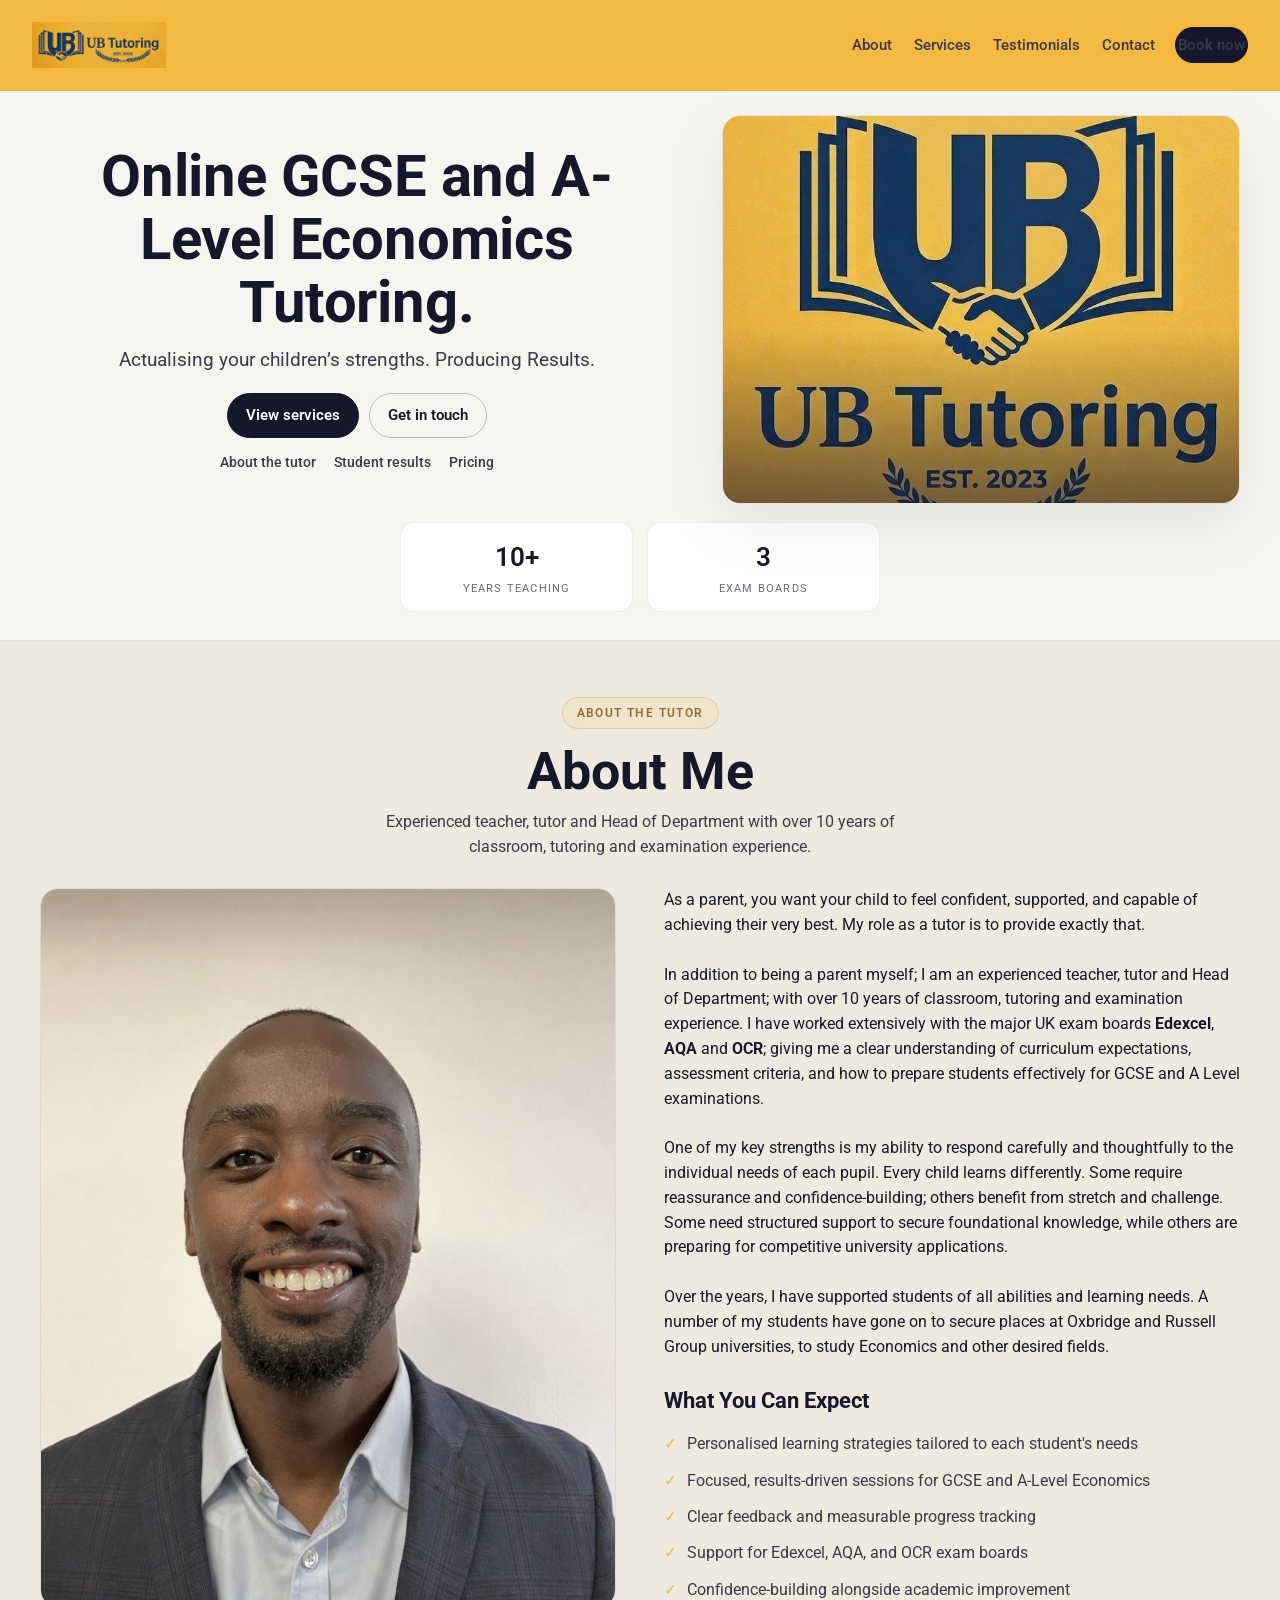
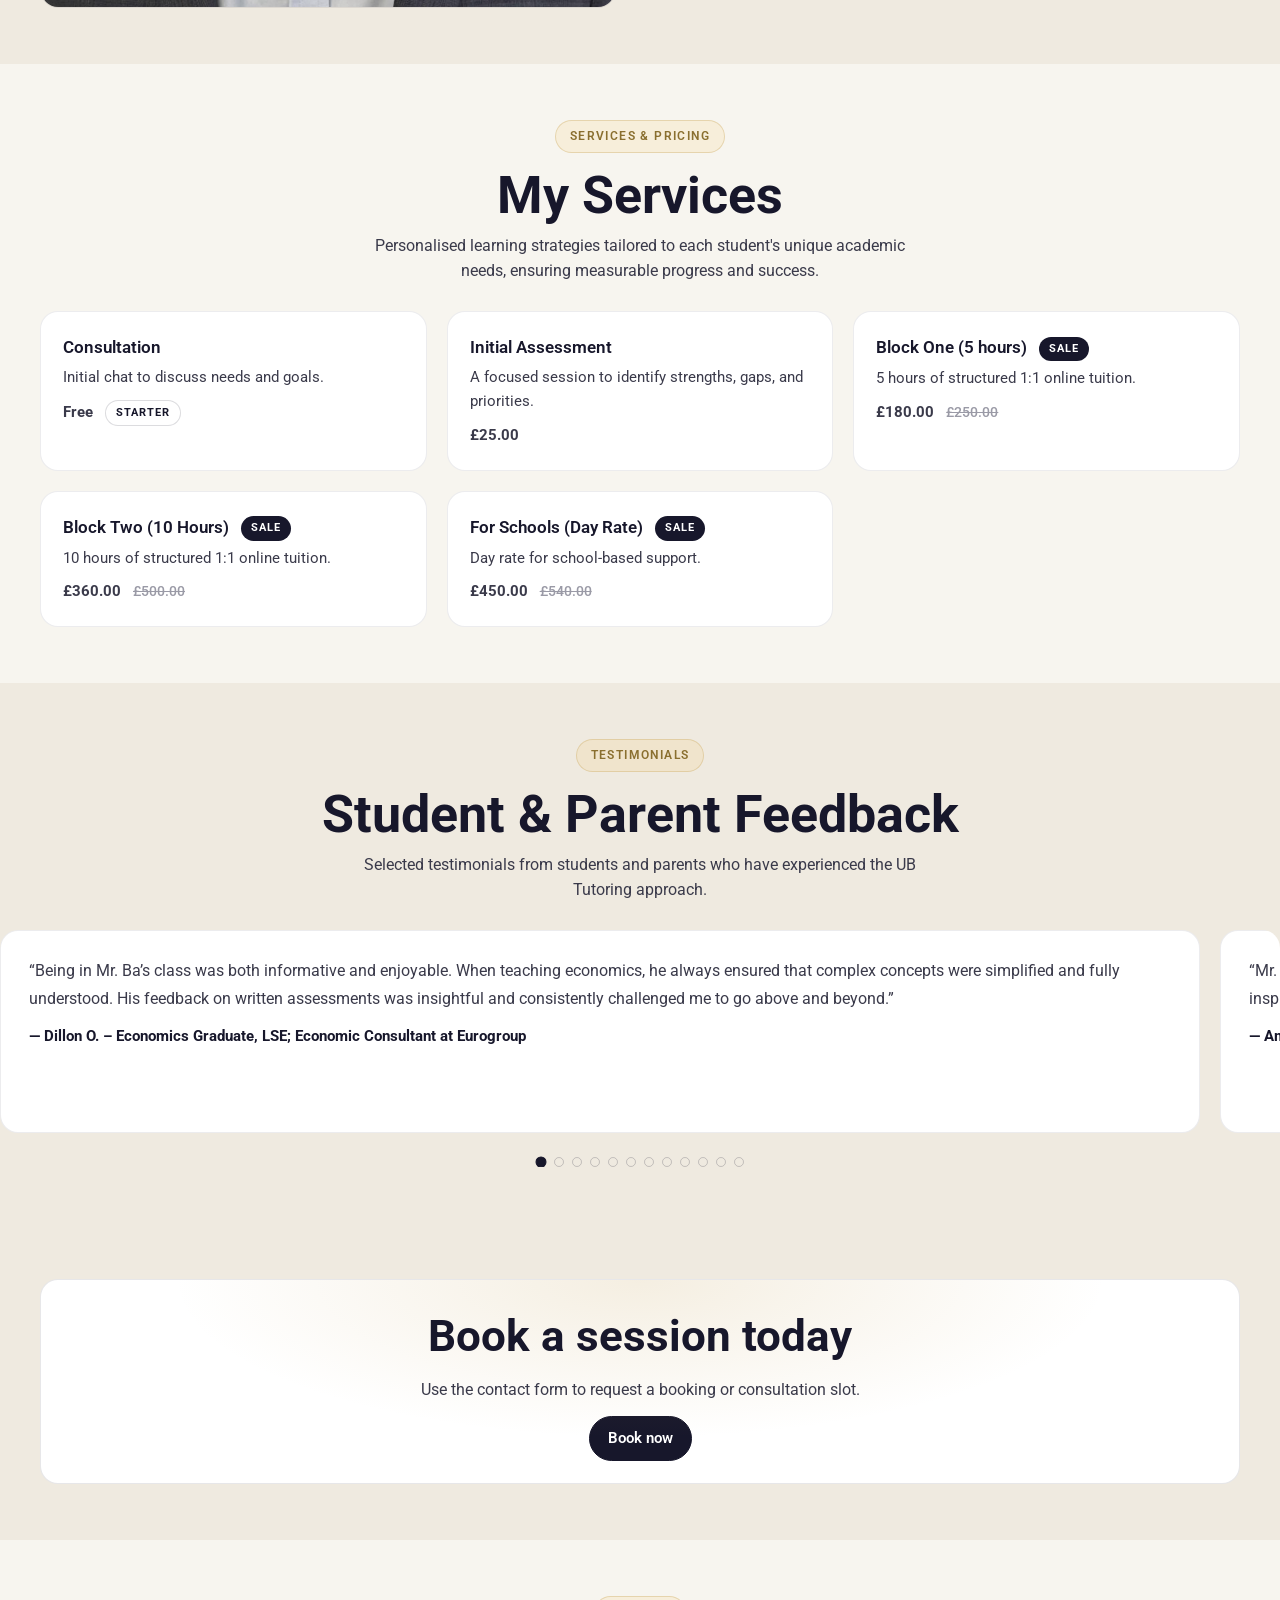
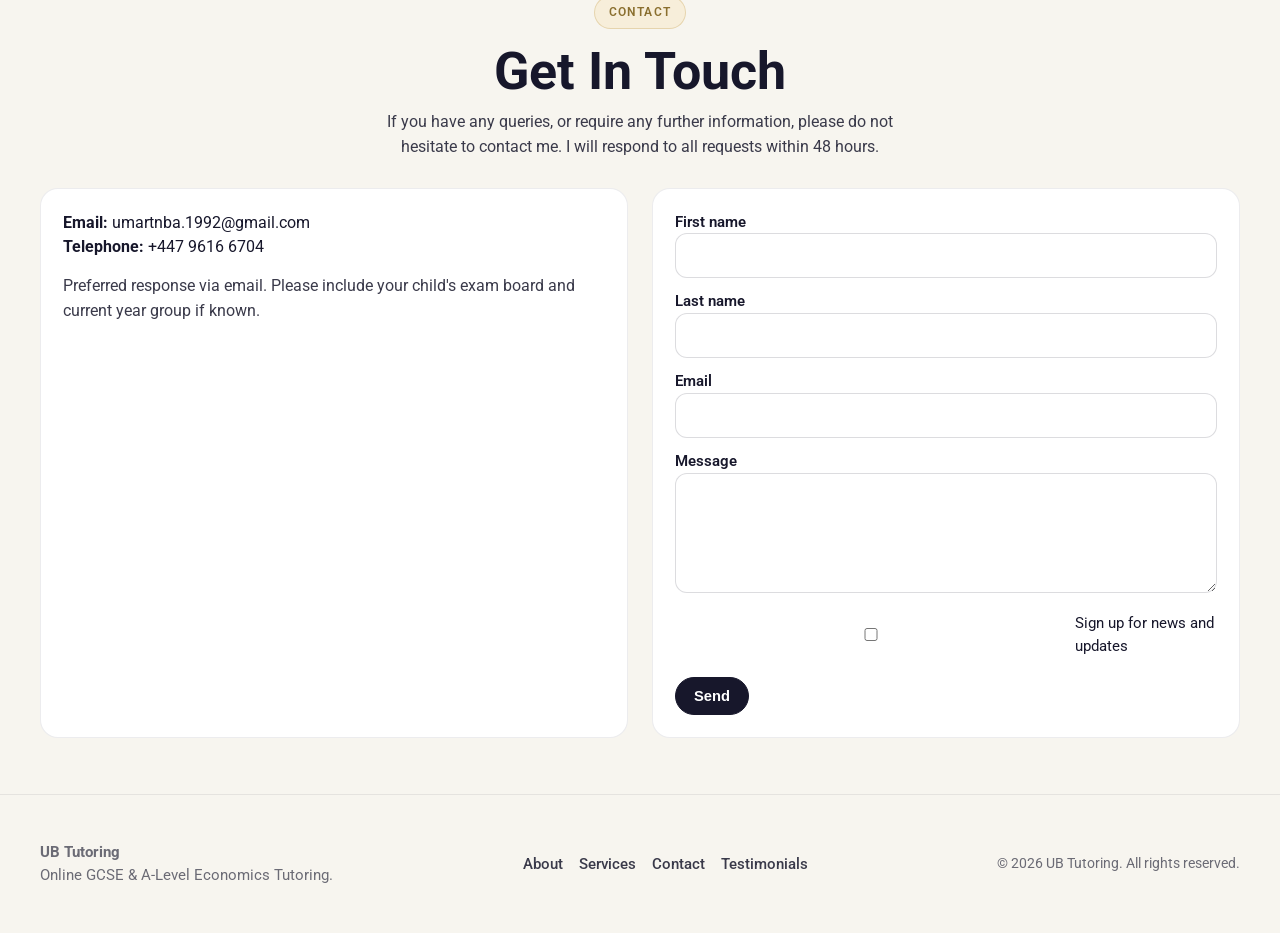
==== index.html @ 2430fe07 "Initial UBTutoring rebuild" ====
<!DOCTYPE html>
<html lang="en-GB">
<head>
<meta charset="utf-8">
<meta name="viewport" content="width=device-width, initial-scale=1.0">
<title>UB Tutoring — Online GCSE & A-Level Economics</title>
<link rel="icon" type="image/jpeg" href="assets/ub-logo-official.jpg">
<link rel="preconnect" href="https://fonts.googleapis.com">
<link rel="preconnect" href="https://fonts.gstatic.com" crossorigin>
<link href="https://fonts.googleapis.com/css2?family=Roboto:wght@400;500;600;700&display=swap" rel="stylesheet">
<style>
:root{--bg:#f7f5ef;--bg-2:#efeae0;--ink:#17172b;--ink-2:#3a3a4a;--muted:#6b6b75;--accent:#F4B942;--accent-dim:rgba(244,185,66,.12);--accent-glow:rgba(244,185,66,.35);--max:1200px;--gap:clamp(16px,3.2vw,40px)}
*{box-sizing:border-box;margin:0;padding:0}
html{scroll-behavior:smooth}
body{font-family:"Roboto",system-ui,-apple-system,sans-serif;background:var(--bg);color:var(--ink);line-height:1.55;overflow-x:hidden}
img{max-width:100%;height:auto;display:block}
a{color:inherit;text-decoration:none}
:focus-visible{outline:2px solid var(--accent);outline-offset:3px;border-radius:4px}

/* Header */
.site-header{position:sticky;top:0;z-index:100;padding:22px 32px;display:flex;align-items:center;justify-content:space-between;gap:28px;transition:background .3s ease,box-shadow .3s ease,border-color .3s ease;border-bottom:1px solid transparent;background:var(--accent);min-height:76px}
.site-header.scrolled{box-shadow:0 6px 24px rgba(23,23,43,.06);border-bottom-color:rgba(23,23,43,.08)}
.logo{display:inline-flex;align-items:center;gap:10px;font-weight:700;color:var(--ink)}
.logo-mark{width:auto;height:46px;padding:0;display:inline-flex;align-items:center;font-family:"Roboto",system-ui,sans-serif;font-weight:600;font-size:14px;letter-spacing:.6px;aspect-ratio:auto}
.logo-mark img{width:100%;height:100%;object-fit:contain;display:block}
.logo-text{font-size:1.05rem;letter-spacing:.2px}
.nav{display:flex;align-items:center;gap:18px}
.nav-links{display:none;list-style:none;gap:18px;align-items:center}
.nav-links a{font-size:.92rem;font-weight:500;color:var(--ink-2);position:relative;padding:6px 2px}
.nav-links a::after{content:"";position:absolute;left:0;bottom:0;width:0;height:2px;background:var(--accent);transition:width .25s ease}
.nav-links a:hover{color:var(--ink)}
.nav-links a:hover::after{width:100%}
.btn{display:inline-flex;align-items:center;justify-content:center;gap:8px;padding:10px 18px;border-radius:999px;font-weight:600;font-size:.92rem;border:1.5px solid transparent;cursor:pointer;transition:transform .08s ease,background .2s ease,border-color .2s ease,color .2s ease}
.btn-primary{background:var(--ink);color:#fff;border-color:var(--ink)}
.btn-primary:hover{background:#000;border-color:#000}
.btn-outline{background:transparent;color:var(--ink);border-color:rgba(23,23,43,.25)}
.btn-outline:hover{border-color:var(--ink)}
.nav-toggle{display:inline-flex;align-items:center;justify-content:center;width:40px;height:40px;border-radius:10px;border:1px solid rgba(23,23,43,.18);background:transparent;cursor:pointer;position:relative}
.burger{display:block;width:18px;height:2px;background:var(--ink);position:relative;border-radius:2px;transition:background .2s ease,transform .2s ease}
.burger::before,.burger::after{content:"";position:absolute;left:0;width:18px;height:2px;background:var(--ink);border-radius:2px;transition:transform .25s ease,top .25s ease}
.burger::before{top:-6px}
.burger::after{top:6px}
.nav-toggle[aria-expanded="true"] .burger{background:transparent}
.nav-toggle[aria-expanded="true"] .burger::before{top:0;transform:rotate(45deg)}
.nav-toggle[aria-expanded="true"] .burger::after{top:0;transform:rotate(-45deg)}
@media(max-width:819px){.nav-toggle{position:absolute;right:24px;top:50%;transform:translateY(-50%)}.site-header{position:relative}.nav-links{display:none!important}}

/* Mobile menu */
.mobile-menu{position:fixed;top:56px;left:0;right:0;z-index:90;background:#f7f5ef;border-bottom:1px solid rgba(23,23,43,.12);box-shadow:0 20px 40px rgba(23,23,43,.08);padding:18px 24px 22px;display:none;flex-direction:column;gap:10px;backdrop-filter:saturate(140%) blur(8px)}
.mobile-menu.open{display:flex}
.mobile-menu a{padding:12px 8px;border-bottom:1px solid rgba(23,23,43,.08);font-weight:600;color:var(--ink);font-size:1rem}
.mobile-menu .btn-primary{margin-top:8px;text-align:center;justify-content:center;padding:14px 18px}
@media(min-width:820px){.nav-links{display:flex!important}.nav-toggle{display:none}}

/* Testimonial carousel */
.testimonial-carousel{overflow:hidden;border-radius:18px;position:relative;width:100vw;max-width:100vw;margin-left:50%;transform:translateX(-50%)}
.testimonial-scroll{overflow-x:auto;overflow-y:hidden;scroll-snap-type:x mandatory;scroll-behavior:smooth;display:flex;gap:20px;padding:0 20px 8px;scrollbar-width:none;-ms-overflow-style:none}
.testimonial-scroll::-webkit-scrollbar{display:none}
.testimonial-track{display:flex;gap:20px;width:100%}
.testimonial-track .quote{background:#fff;border:1px solid rgba(23,23,43,.08);border-radius:18px;padding:26px 28px;min-width:0;flex:0 0 calc(100% - 40px);scroll-snap-align:start;transition:transform .25s ease,border-color .25s ease,box-shadow .25s ease;box-sizing:border-box;overflow-wrap:break-word;word-break:break-word}
.testimonial-track .quote:hover{border-color:rgba(23,23,43,.15);transform:translateY(-3px);box-shadow:0 18px 50px rgba(23,23,43,.07)}
.testimonial-dots{display:flex;gap:8px;justify-content:center;margin-top:16px;flex-wrap:wrap}
.testimonial-dots button{width:10px;height:10px;border-radius:999px;border:1px solid rgba(23,23,43,.2);background:transparent;padding:0;cursor:pointer;transition:background .2s ease,transform .2s ease}
.testimonial-dots button.active{background:var(--ink);border-color:var(--ink);transform:scale(1.1)}
@media(max-width:640px){.testimonial-track .quote{min-width:88%}}
@media(prefers-reduced-motion:reduce){.testimonial-track{transition:none}.testimonial-scroll{scroll-behavior:auto}}

/* Hero */
.hero{position:relative;padding:24px 24px 28px;border-bottom:1px solid rgba(23,23,43,.08)}
.hero-inner{max-width:var(--max);margin:0 auto;display:grid;grid-template-columns:1fr;gap:28px;align-items:center;text-align:center}
@media(min-width:860px){.hero-inner{grid-template-columns:1.1fr .9fr;gap:48px}}
.hero h1{font-family:"Roboto",system-ui,sans-serif;font-size:clamp(38px,5.4vw,58px);font-weight:700;line-height:1.08;letter-spacing:-.2px}
.hero .lead{font-size:clamp(1rem,2.2vw,1.2rem);color:var(--ink-2);max-width:54ch;margin:12px auto 0}
.hero-actions{display:flex;gap:10px;flex-wrap:wrap;margin-top:18px;justify-content:center}
.media-frame{position:relative;border-radius:18px;overflow:hidden;border:1px solid rgba(23,23,43,.08);box-shadow:0 20px 60px rgba(23,23,43,.08)}
.media-frame::after{content:"";position:absolute;inset:0;background:linear-gradient(180deg,transparent 55%,rgba(23,23,43,.55) 100%);pointer-events:none}
.media-frame img{width:100%;aspect-ratio:4/3;object-fit:cover;filter:grayscale(12%) contrast(1.02)}
.hero-nav{display:flex;gap:18px;align-items:center;margin-top:14px;flex-wrap:wrap;justify-content:center}
.hero-nav a{font-size:.9rem;font-weight:500;color:var(--ink-2)}
.hero-nav a:hover{color:var(--ink)}

/* Stats */
.stats{max-width:var(--max);margin:0 auto;padding:18px 0 0}
.stats-inner{max-width:480px;margin:0 auto;display:flex;gap:14px;justify-content:center}
.stat{padding:14px 16px;border:1px solid rgba(23,23,43,.08);border-radius:14px;background:#fff;display:flex;flex-direction:column;min-width:110px;flex:1 1 0;text-align:center;align-items:center;justify-content:center}
.stat-num{font-family:"Roboto",system-ui,sans-serif;font-size:26px;font-weight:600;color:var(--ink)}
.stat-label{font-size:11px;text-transform:uppercase;letter-spacing:1.2px;color:var(--muted);margin-top:2px}

/* Sections */
.section{padding:28px 24px}
@media(min-width:860px){.section{padding:56px 24px}}
.section.alt{background:var(--bg-2)}
.section-header{max-width:var(--max);margin:0 auto 28px;text-align:center}
.section-label{display:inline-flex;align-items:center;gap:10px;padding:6px 14px;border:1px solid rgba(198,163,90,.35);border-radius:999px;background:var(--accent-dim);color:#8a6f2f;font-size:12px;font-weight:600;letter-spacing:1.4px;text-transform:uppercase;margin-bottom:14px}
.section-title{font-family:"Roboto",system-ui,sans-serif;font-size:clamp(32px,4.2vw,52px);font-weight:700;line-height:1.1;margin-bottom:10px}
.section-sub{color:var(--ink-2);max-width:62ch;margin:0 auto}
.container{max-width:var(--max);margin:0 auto}

/* Cards */
.grid{display:grid;gap:16px}
@media(min-width:640px){.grid{grid-template-columns:repeat(2,1fr);gap:20px}}
@media(min-width:980px){.grid.three{grid-template-columns:repeat(3,1fr)}}
.card{background:#fff;border:1px solid rgba(23,23,43,.08);border-radius:18px;padding:22px;transition:transform .25s ease,border-color .25s ease,box-shadow .25s ease}
.card:hover{border-color:rgba(23,23,43,.15);transform:translateY(-3px);box-shadow:0 18px 50px rgba(23,23,43,.07)}
.card h3{font-size:1.05rem;font-weight:600;margin-bottom:6px}
.card p{color:var(--ink-2);font-size:.96rem}
.price{font-weight:700;margin-top:10px}
.price .orig{color:#9a9aa6;text-decoration:line-through;font-weight:500;margin-left:8px;font-size:.85rem}
.badge{display:inline-block;padding:4px 10px;border-radius:999px;background:var(--ink);color:#fff;font-size:10.5px;font-weight:700;letter-spacing:1px;text-transform:uppercase;margin-left:8px;vertical-align:middle}
.badge.light{background:#fff;color:var(--ink);border:1px solid rgba(23,23,43,.15)}

/* Quote */
.quote{background:#fff;border:1px solid rgba(23,23,43,.08);border-radius:18px;padding:22px;position:relative;transition:transform .25s ease,border-color .25s ease,box-shadow .25s ease}
.quote:hover{border-color:rgba(23,23,43,.15);transform:translateY(-3px);box-shadow:0 18px 50px rgba(23,23,43,.07)}
.quote p{color:var(--ink-2);font-size:1rem;line-height:1.75;overflow-wrap:break-word;word-break:break-word}
.quote .by{margin-top:10px;font-weight:700;color:var(--ink);font-size:.93rem}

/* About */
.about-grid{max-width:var(--max);margin:0 auto;display:grid;gap:24px;align-items:center}
@media(min-width:860px){.about-grid{grid-template-columns:1fr 1fr;gap:48px}}
.about-media{position:relative}
.about-media img{width:100%;aspect-ratio:4/5;object-fit:cover;border-radius:18px;border:1px solid rgba(23,23,43,.08);filter:grayscale(15%) contrast(1.02)}
.chips{display:flex;gap:10px;flex-wrap:wrap;margin-top:14px}
.chip{padding:8px 14px;border-radius:999px;background:#fff;border:1px solid rgba(23,23,43,.1);font-size:12px;font-weight:600;color:var(--ink-2);letter-spacing:.6px}
ul.checks{list-style:none;margin-top:8px}
ul.checks li{display:flex;align-items:flex-start;gap:10px;padding:6px 0;color:var(--ink-2);font-size:.98rem}
ul.checks li::before{content:"✓";color:var(--accent);font-weight:700;flex-shrink:0}

/* Contact */
.contact-grid{max-width:var(--max);margin:0 auto;display:grid;gap:18px}
@media(min-width:860px){.contact-grid{grid-template-columns:1fr 1fr;gap:24px}}
.contact-card{background:#fff;border:1px solid rgba(23,23,43,.08);border-radius:18px;padding:22px}
form{display:grid;gap:12px}
label{font-weight:600;font-size:.92rem}
input,textarea,select{width:100%;padding:12px 14px;border-radius:12px;border:1px solid rgba(23,23,43,.15);font-family:inherit;font-size:1rem;background:#fff}
textarea{min-height:120px;resize:vertical}
button[type=submit]{justify-self:start}

/* CTA band */
.cta{max-width:var(--max);margin:0 auto}
.cta-inner{background:#fff;border:1px solid rgba(23,23,43,.1);border-radius:18px;padding:22px;text-align:center;position:relative;overflow:hidden}
.cta-inner::before{content:"";position:absolute;inset:0;background:radial-gradient(ellipse at 50% 0%,rgba(198,163,90,.18),transparent 55%);pointer-events:none}
.cta h2{font-family:"Roboto",system-ui,sans-serif;font-size:clamp(28px,3.6vw,44px);font-weight:700;position:relative}
.cta p{color:var(--ink-2);position:relative}

/* Footer */
.site-footer{max-width:var(--max);margin:0 auto;padding:28px 0;display:flex;align-items:center;justify-content:space-between;gap:14px;flex-wrap:wrap;color:var(--muted);font-size:.92rem}
.footer-links{display:flex;gap:16px;flex-wrap:wrap}
.footer-links a{color:var(--ink-2);font-weight:500}
.footer-links a:hover{color:var(--ink)}

/* Animations */
.reveal{opacity:0;transform:translateY(18px);transition:opacity .7s ease,transform .7s ease}
.reveal.visible{opacity:1;transform:none}

@media(prefers-reduced-motion:reduce){
  .reveal{transition:none;opacity:1;transform:none}
}
</style>
</head>
<body>

<a href="#main" class="visually-hidden" style="position:absolute;width:1px;height:1px;padding:0;margin:-1px;overflow:hidden;clip:rect(0,0,0,0);white-space:nowrap;border:0">Skip to content</a>

<header class="site-header" id="header">
  <a class="logo" href="#home">
      <img src="assets/ub-logo-header.jpg" alt="UB Tutoring" class="logo-mark">
    </a>
  <button class="nav-toggle" aria-expanded="false" aria-controls="primary-nav" aria-label="Open menu" id="menu-toggle">
    <span class="burger" aria-hidden="true"></span>
  </button>
  <nav class="nav" id="primary-nav" aria-label="Primary">
    <ul class="nav-links" id="nav-list">
      <li><a href="#about">About</a></li>
      <li><a href="#services">Services</a></li>
      <li><a href="#testimonials">Testimonials</a></li>
      <li><a href="#contact">Contact</a></li>
      <li><a class="btn btn-primary" href="#contact">Book now</a></li>
    </ul>
  </nav>
</header>
<div class="mobile-menu" id="mobile-menu" aria-hidden="true">
  <a href="#about">About</a>
  <a href="#services">Services</a>
  <a href="#testimonials">Testimonials</a>
  <a href="#contact">Contact</a>
  <a class="btn btn-primary" href="#contact">Book now</a>
</div>

<main id="main">

<section class="hero" id="home">
  <div class="hero-inner">
    <div class="reveal">
      <h1>Online GCSE and A-Level Economics Tutoring.</h1>
      <p class="lead">Actualising your children’s strengths. Producing Results.</p>
      <div class="hero-actions">
        <a class="btn btn-primary" href="#services">View services</a>
        <a class="btn btn-outline" href="#contact">Get in touch</a>
      </div>
      <nav class="hero-nav" aria-label="Quick links">
        <a href="#about">About the tutor</a>
        <a href="#testimonials">Student results</a>
        <a href="#services">Pricing</a>
      </nav>
    </div>
    <div class="media-frame reveal">
      <img src="assets/ub-logo-official.jpg" alt="UB Tutoring" fetchpriority="high">
    </div>
  </div>
  <div class="stats reveal">
    <div class="stats-inner">
      <div class="stat"><span class="stat-num">10+</span><span class="stat-label">Years teaching</span></div>
      <div class="stat"><span class="stat-num">3</span><span class="stat-label">Exam boards</span></div>
    </div>
  </div>
</section>

<section class="section alt" id="about">
  <div class="section-header reveal">
    <div class="section-label">About the tutor</div>
    <h2 class="section-title">About Me</h2>
    <p class="section-sub">Experienced teacher, tutor and Head of Department with over 10 years of classroom, tutoring and examination experience.</p>
  </div>
  <div class="about-grid">
    <div class="about-media reveal">
      <img src="assets/about-portrait.jpg" alt="About UB Tutoring">
    </div>
    <div class="reveal">
      <p>As a parent, you want your child to feel confident, supported, and capable of achieving their very best. My role as a tutor is to provide exactly that.</p>
      <br>
      <p>In addition to being a parent myself; I am an experienced teacher, tutor and Head of Department; with over 10 years of classroom, tutoring and examination experience. I have worked extensively with the major UK exam boards <strong>Edexcel</strong>, <strong>AQA</strong> and <strong>OCR</strong>; giving me a clear understanding of curriculum expectations, assessment criteria, and how to prepare students effectively for GCSE and A Level examinations.</p>
      <br>
      <p>One of my key strengths is my ability to respond carefully and thoughtfully to the individual needs of each pupil. Every child learns differently. Some require reassurance and confidence-building; others benefit from stretch and challenge. Some need structured support to secure foundational knowledge, while others are preparing for competitive university applications.</p>
      <br>
      <p>Over the years, I have supported students of all abilities and learning needs. A number of my students have gone on to secure places at Oxbridge and Russell Group universities, to study Economics and other desired fields.</p>
      <br>
      <h3 style="font-family:'Roboto',system-ui,sans-serif;font-size:22px;font-weight:700;margin-bottom:8px">What You Can Expect</h3>
      <ul class="checks">
        <li>Personalised learning strategies tailored to each student's needs</li>
        <li>Focused, results-driven sessions for GCSE and A-Level Economics</li>
        <li>Clear feedback and measurable progress tracking</li>
        <li>Support for Edexcel, AQA, and OCR exam boards</li>
        <li>Confidence-building alongside academic improvement</li>
      </ul>
    </div>
  </div>
</section>

<section class="section" id="services">
  <div class="section-header reveal">
    <div class="section-label">Services &amp; pricing</div>
    <h2 class="section-title">My Services</h2>
    <p class="section-sub">Personalised learning strategies tailored to each student's unique academic needs, ensuring measurable progress and success.</p>
  </div>
  <div class="container">
    <div class="grid three">
      <div class="card reveal">
        <h3>Consultation</h3>
        <p>Initial chat to discuss needs and goals.</p>
        <p class="price">Free <span class="badge light">Starter</span></p>
      </div>
      <div class="card reveal">
        <h3>Initial Assessment</h3>
        <p>A focused session to identify strengths, gaps, and priorities.</p>
        <p class="price">£25.00</p>
      </div>
      <div class="card reveal">
        <h3>Block One (5 hours) <span class="badge">Sale</span></h3>
        <p>5 hours of structured 1:1 online tuition.</p>
        <p class="price">£180.00 <span class="orig">£250.00</span></p>
      </div>
      <div class="card reveal">
        <h3>Block Two (10 Hours) <span class="badge">Sale</span></h3>
        <p>10 hours of structured 1:1 online tuition.</p>
        <p class="price">£360.00 <span class="orig">£500.00</span></p>
      </div>
      <div class="card reveal">
        <h3>For Schools (Day Rate) <span class="badge">Sale</span></h3>
        <p>Day rate for school-based support.</p>
        <p class="price">£450.00 <span class="orig">£540.00</span></p>
      </div>
    </div>
  </div>
</section>

<section class="section alt" id="testimonials">
  <div class="section-header reveal">
    <div class="section-label">Testimonials</div>
    <h2 class="section-title">Student &amp; Parent Feedback</h2>
    <p class="section-sub">Selected testimonials from students and parents who have experienced the UB Tutoring approach.</p>
  </div>
  <div class="container">
    <div class="testimonial-carousel" id="testimonial-carousel">
      <div class="testimonial-scroll" id="testimonial-scroll">
        <div class="testimonial-track">
          <div class="quote">
            <p>“Being in Mr. Ba’s class was both informative and enjoyable. When teaching economics, he always ensured that complex concepts were simplified and fully understood. His feedback on written assessments was insightful and consistently challenged me to go above and beyond.”</p>
            <p class="by">— Dillon O. – Economics Graduate, LSE; Economic Consultant at Eurogroup</p>
          </div>
          <div class="quote">
            <p>“Mr. Ba was an amazing teacher who taught me Economics through both my GCSEs and A-Levels. He made the subject engaging and genuinely enjoyable, which inspired me to continue studying Economics at Loughborough University. I am incredibly grateful to have had him as a teacher.”</p>
            <p class="by">— Amal A. – Economics Graduate, Loughborough University; Senior Auditor – UK National Audit Office</p>
          </div>
          <div class="quote">
            <p>“I thoroughly enjoyed my Economics lessons with Mr. Ba. He made the subject practical, rigorous, and intellectually engaging, always encouraging me to think critically about how markets truly function. His teaching laid the foundation for how I analyse markets today.”</p>
            <p class="by">— Tyrone K. - Economics Graduate, University of Sussex; Acquisition Manager LPGP Connect</p>
          </div>
          <div class="quote">
            <p>“I really valued my lessons with Mr. Ba. He explained complex topics clearly and brought economics to life with real-world examples and practical applications. I was especially appreciative of the additional support he provided through detailed marking and feedback on extra work I submitted. I genuinely believe I would not have achieved my final grade without Mr. Ba’s support, and I would absolutely recommend him to other students.”</p>
            <p class="by">— Ashe O. – Applied Finance Graduate, University of Exeter; EMEA manager at Citi Bank</p>
          </div>
          <div class="quote">
            <p>“Mr Ba is an incredible teacher who has an amazing ability to make economic content accessible and consumable to all. His work reflects how much he cares about his students academic progress. Studying Land Economy, at the University of Cambridge, was a lot easier because I had a teacher like him. Now also working in Education, I aim to be an educator like Mr Ba!”</p>
            <p class="by">— Renee A. Land Economy Graduate - Cambridge University</p>
          </div>
          <div class="quote">
            <p>“Mr. Ba is a dedicated teacher who genuinely cares about his students and the subject matter. After being predicted a C in A-Level Economics, I spent extra time studying with him and was able to achieve an A in the final exam.”</p>
            <p class="by">— Johnson A.  Civil Engineering Graduate, University of Manchester; FDR specialist at Moody’s</p>
          </div>
          <div class="quote">
            <p>“Mr. Ba is an exceptional teacher who has had a long-lasting impact on the way I understand the world today. He teaches economics in such an engaging and thought-provoking manner that I developed a deep understanding of key principles, many of which I continue to apply in my everyday life.”</p>
            <p class="by">— Quadri A. – International Relations Graduate, University of Liverpool;  Business Manager- London Mayor’s Office</p>
          </div>
          <div class="quote">
            <p>“I really enjoyed economics with Mr. Ba—now working as a Surveyor with an MSc in Real Estate, I can clearly trace my interest in property markets, supply and demand, and land economics back to his lessons. At a time when I doubted my ability with numbers, Mr. Ba showed me that economics is about logic, incentives, and understanding how the world works. His teaching encouraged me to think strategically and continues to shape how I analyse real-world issues today.”</p>
            <p class="by">— Lakesiha O.- Masters in Real Estate Management & BA in Politics and History, University of Warwick</p>
          </div>
          <div class="quote">
            <p>“Mr Ba was always an engaging but calm and confident communicator during lessons. Having been able to learn from Mr Ba at GCSE & A-Level grade, his knowledge and charisma for business and economics proved invaluable in those years in which I was able to secure stellar grades and progress into a desired and prosperous career. I'd recommend Mr. Ba in every circumstance and for every kind of student, I truly believe he is a one-of-a-kind teacher that is willing to go that extra mile and be adaptable and committed for the greater good of his students’ learning.”</p>
            <p class="by">— Kieran H.- International Relations Graduate at the University of Warwick; Project Manager for Lewisham Council</p>
          </div>
          <div class="quote">
            <p>“I greatly valued my lessons with Mr. Ba at UCL Academy Sixth Form. He had a real talent for breaking down complicated economic theories into simple, memorable explanations, often using relatable analogies and acronyms that made the content stick.”</p>
            <p class="by">— Yusuf A. – MPharm Student, Keele University</p>
          </div>
          <div class="quote">
            <p>“Mr. Ba’s lessons were always the ones I most looked forward to each week because they perfectly balanced a light-hearted atmosphere with serious and efficient work. There was never a point where I felt excessive pressure when I didn’t understand something, as I knew I could approach him for clearer explanations both in class and outside of it.”</p>
            <p class="by">— Johnny Ibuna , Economics Student and Prospective Economics Undergraduate at UCL</p>
          </div>
          <div class="quote">
            <p>“Over the two years prior to finding Mr. Ba, we had engaged two other tutors for Theo, but the arrangements were short-lived and ultimately ineffective. His experience with Mr. Ba was entirely different—he genuinely looked forward to each session and, more importantly, became self-motivated to complete work independently without any prompting. There was something distinct about Mr. Ba’s approach that made a real impact, and I remain incredibly grateful for the support he provided, both to Theo and through our own conversations.”</p>
            <p class="by">— Paul S. - Parent of Former Tutee</p>
          </div>
        </div>
      </div>
      <div class="testimonial-dots" id="testimonial-dots" aria-label="Testimonial controls"></div>
    </div>
  </div>
</section>

<section class="section alt">
  <div class="cta reveal">
    <div class="cta-inner">
      <h2>Book a session today</h2>
      <p style="color:var(--ink-2);margin-top:8px">Use the contact form to request a booking or consultation slot.</p>
      <a class="btn btn-primary" href="#contact" style="margin-top:14px">Book now</a>
    </div>
  </div>
</section>

<section class="section" id="contact">
  <div class="section-header reveal">
    <div class="section-label">Contact</div>
    <h2 class="section-title">Get In Touch</h2>
    <p class="section-sub">If you have any queries, or require any further information, please do not hesitate to contact me. I will respond to all requests within 48 hours.</p>
  </div>
  <div class="contact-grid">
    <div class="contact-card reveal">
      <p><strong>Email:</strong> <a href="mailto:umartnba.1992@gmail.com">umartnba.1992@gmail.com</a></p>
      <p><strong>Telephone:</strong> <a href="tel:+447961667042">+447 9616 6704</a></p>
      <p style="margin-top:14px;color:var(--ink-2)">Preferred response via email. Please include your child's exam board and current year group if known.</p>
    </div>
    <div class="contact-card reveal">
      <form action="https://formsubmit.co/umartnba.1992@gmail.com" method="POST">
        <div style="display:grid;gap:12px">
          <label>First name <input type="text" name="first_name" required></label>
          <label>Last name <input type="text" name="last_name" required></label>
          <label>Email <input type="email" name="email" required></label>
          <label>Message <textarea name="message" required></textarea></label>
          <label style="display:flex;align-items:center;gap:8px"><input type="checkbox" name="newsletter"> <span style="font-weight:400">Sign up for news and updates</span></label>
        </div>
        <button class="btn btn-primary" type="submit" style="margin-top:8px">Send</button>
      </form>
    </div>
  </div>
</section>

</main>

<footer style="border-top:1px solid rgba(23,23,43,.08);padding:18px 24px">
  <div class="site-footer">
    <div><strong>UB Tutoring</strong><div style="color:var(--muted);font-size:.92rem">Online GCSE &amp; A-Level Economics Tutoring.</div></div>
    <nav class="footer-links" aria-label="Footer">
      <a href="#about">About</a>
      <a href="#services">Services</a>
      <a href="#contact">Contact</a>
      <a href="#testimonials">Testimonials</a>
    </nav>
    <div style="color:var(--muted);font-size:.9rem">&copy; <span id="year"></span> UB Tutoring. All rights reserved.</div>
  </div>
</footer>

<script>
(function(){
  const year=document.getElementById('year'); if(year) year.textContent=new Date().getFullYear();
  const header=document.getElementById('header');
  const toggle=document.getElementById('menu-toggle');
  const menu=document.getElementById('mobile-menu');
  const mobileLinks=menu.querySelectorAll('a');
  function openMenu(){menu.classList.add('open');toggle.setAttribute('aria-expanded','true');menu.setAttribute('aria-hidden','false')}
  function closeMenu(){menu.classList.remove('open');toggle.setAttribute('aria-expanded','false');menu.setAttribute('aria-hidden','true')}
  toggle.addEventListener('click',()=>menu.classList.contains('open')?closeMenu():openMenu());
  mobileLinks.forEach(a=>a.addEventListener('click',()=>{closeMenu()}));
  window.addEventListener('scroll',()=>{header.classList.toggle('scrolled',window.scrollY>20)},{passive:true});
  const io=new IntersectionObserver((entries)=>{entries.forEach(e=>{if(e.isIntersecting){e.target.classList.add('visible');io.unobserve(e.target)}});},{threshold:.12,rootMargin:'0px 0px -6% 0px'});
  document.querySelectorAll('.reveal').forEach(el=>io.observe(el));

  const carousel=document.getElementById('testimonial-carousel');
  const scrollEl=document.getElementById('testimonial-scroll');
  const dotsEl=document.getElementById('testimonial-dots');
  function initCarousel(carousel,scrollEl,dotsEl){
    if(!carousel || !scrollEl || !dotsEl) return;
    const slides=scrollEl.querySelectorAll('.quote');
    const dotButtons=[];
    slides.forEach((_,i)=>{
      const b=document.createElement('button');
      b.setAttribute('aria-label','Testimonial '+(i+1));
      dotsEl.appendChild(b);
      dotButtons.push(b);
      b.addEventListener('click',()=>{slides[i].scrollIntoView({behavior:'smooth',block:'nearest',inline:'center'})});
    });
    const updateDots=()=>{
      const sl=scrollEl.scrollLeft;
      const w=scrollEl.clientWidth;
      let idx=0;
      slides.forEach((s,i)=>{
        const offset=Math.abs((s.offsetLeft + s.offsetWidth/2)-(sl + w/2));
        if(offset< (Math.abs((slides[idx].offsetLeft + slides[idx].offsetWidth/2)-(sl + w/2))+1)) idx=i;
      });
      dotButtons.forEach((b,i)=>b.classList.toggle('active',i===idx));
    };
    scrollEl.addEventListener('scroll',updateDots,{passive:true});
    updateDots();
    let busy=false;
    const advance=()=>{
      if(busy) return;
      busy=true;
      const sl=scrollEl.scrollLeft;
      const w=scrollEl.clientWidth;
      const maxScroll=scrollEl.scrollWidth-w;
      if(maxScroll-sl<40){
        scrollEl.scrollTo({left:0,behavior:'smooth'});
      }else{
        scrollEl.scrollBy({left:w*0.72,behavior:'smooth'});
      }
      setTimeout(()=>{busy=false;updateDots()},700);
    };
    let timer=setInterval(advance,15000);
    const resetTimer=()=>{
      clearInterval(timer);
      timer=setInterval(advance,15000);
      updateDots();
    };
    scrollEl.addEventListener('pointerdown',resetTimer);
    scrollEl.addEventListener('wheel',resetTimer);
    scrollEl.addEventListener('touchstart',resetTimer);
    scrollEl.addEventListener('keydown',resetTimer);
  }
  if(carousel && scrollEl && dotsEl) initCarousel(carousel,scrollEl,dotsEl);
})();
</script>
</body>
</html>
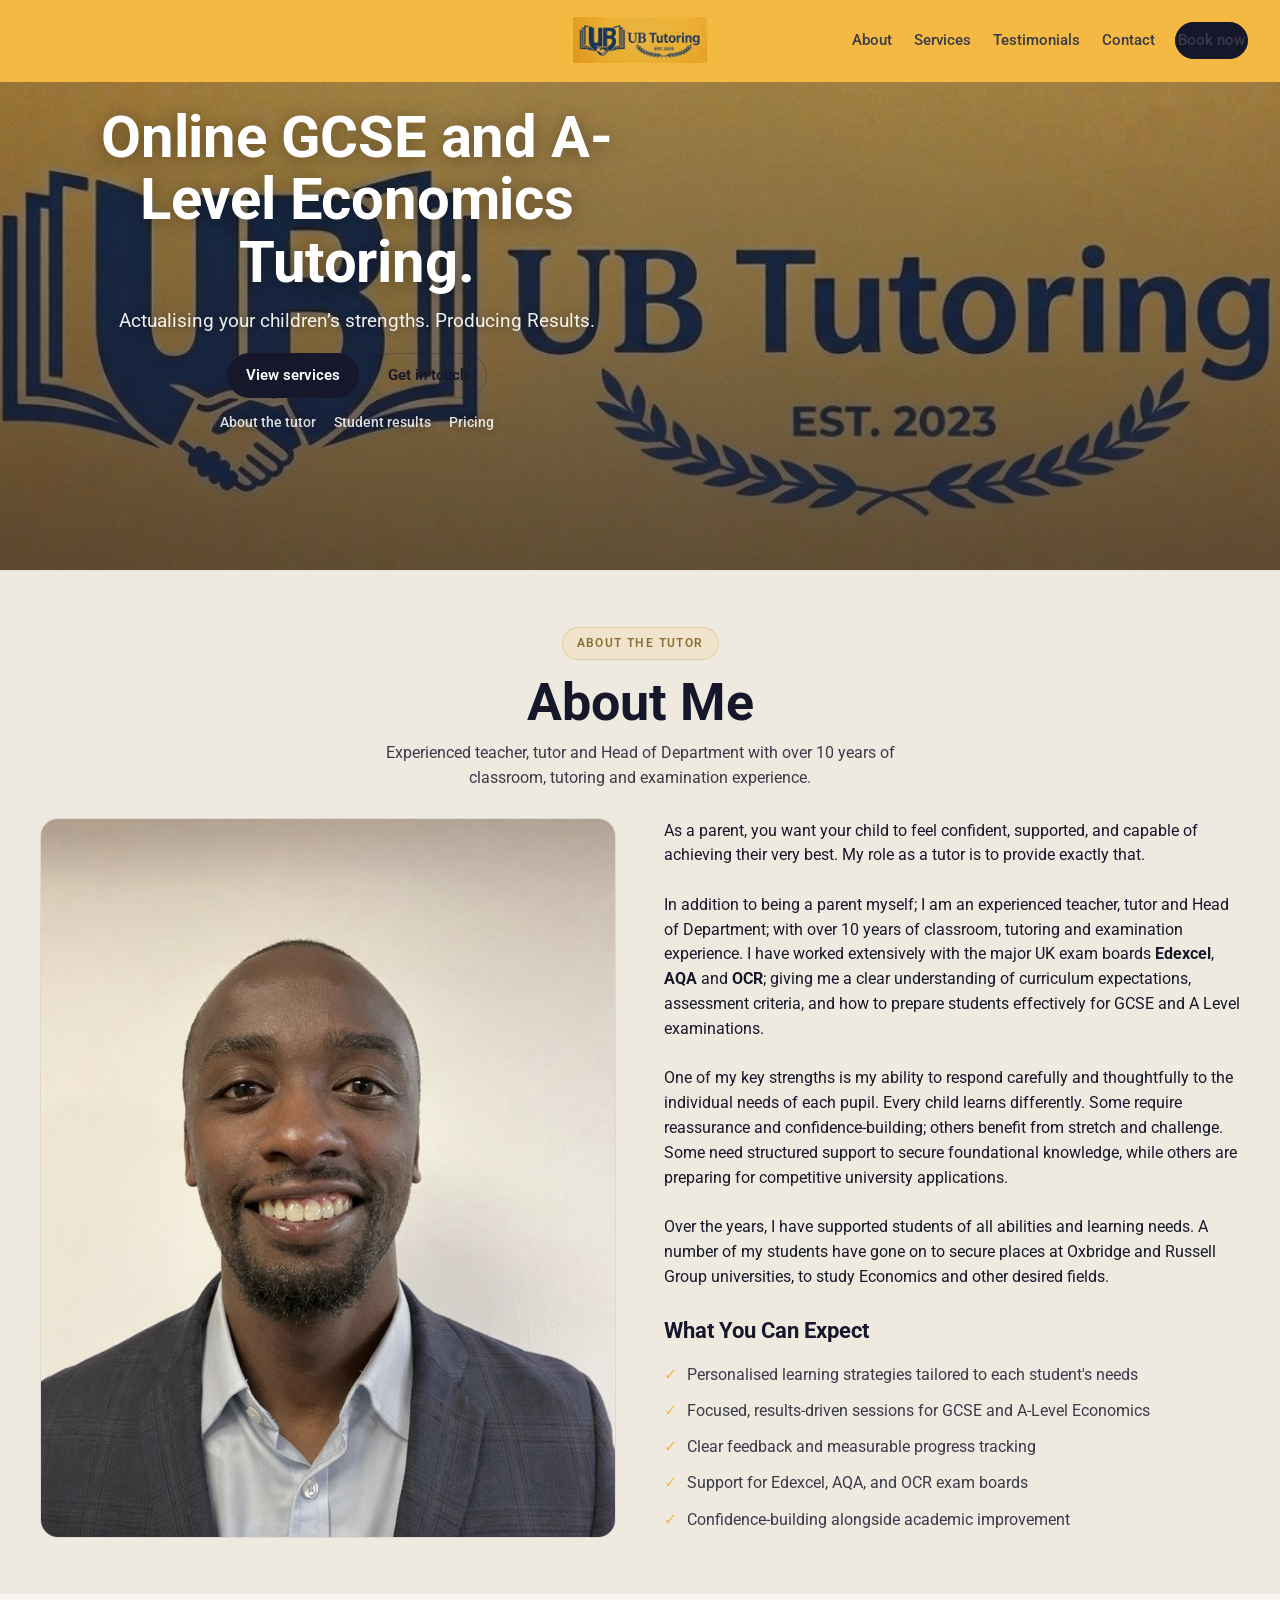
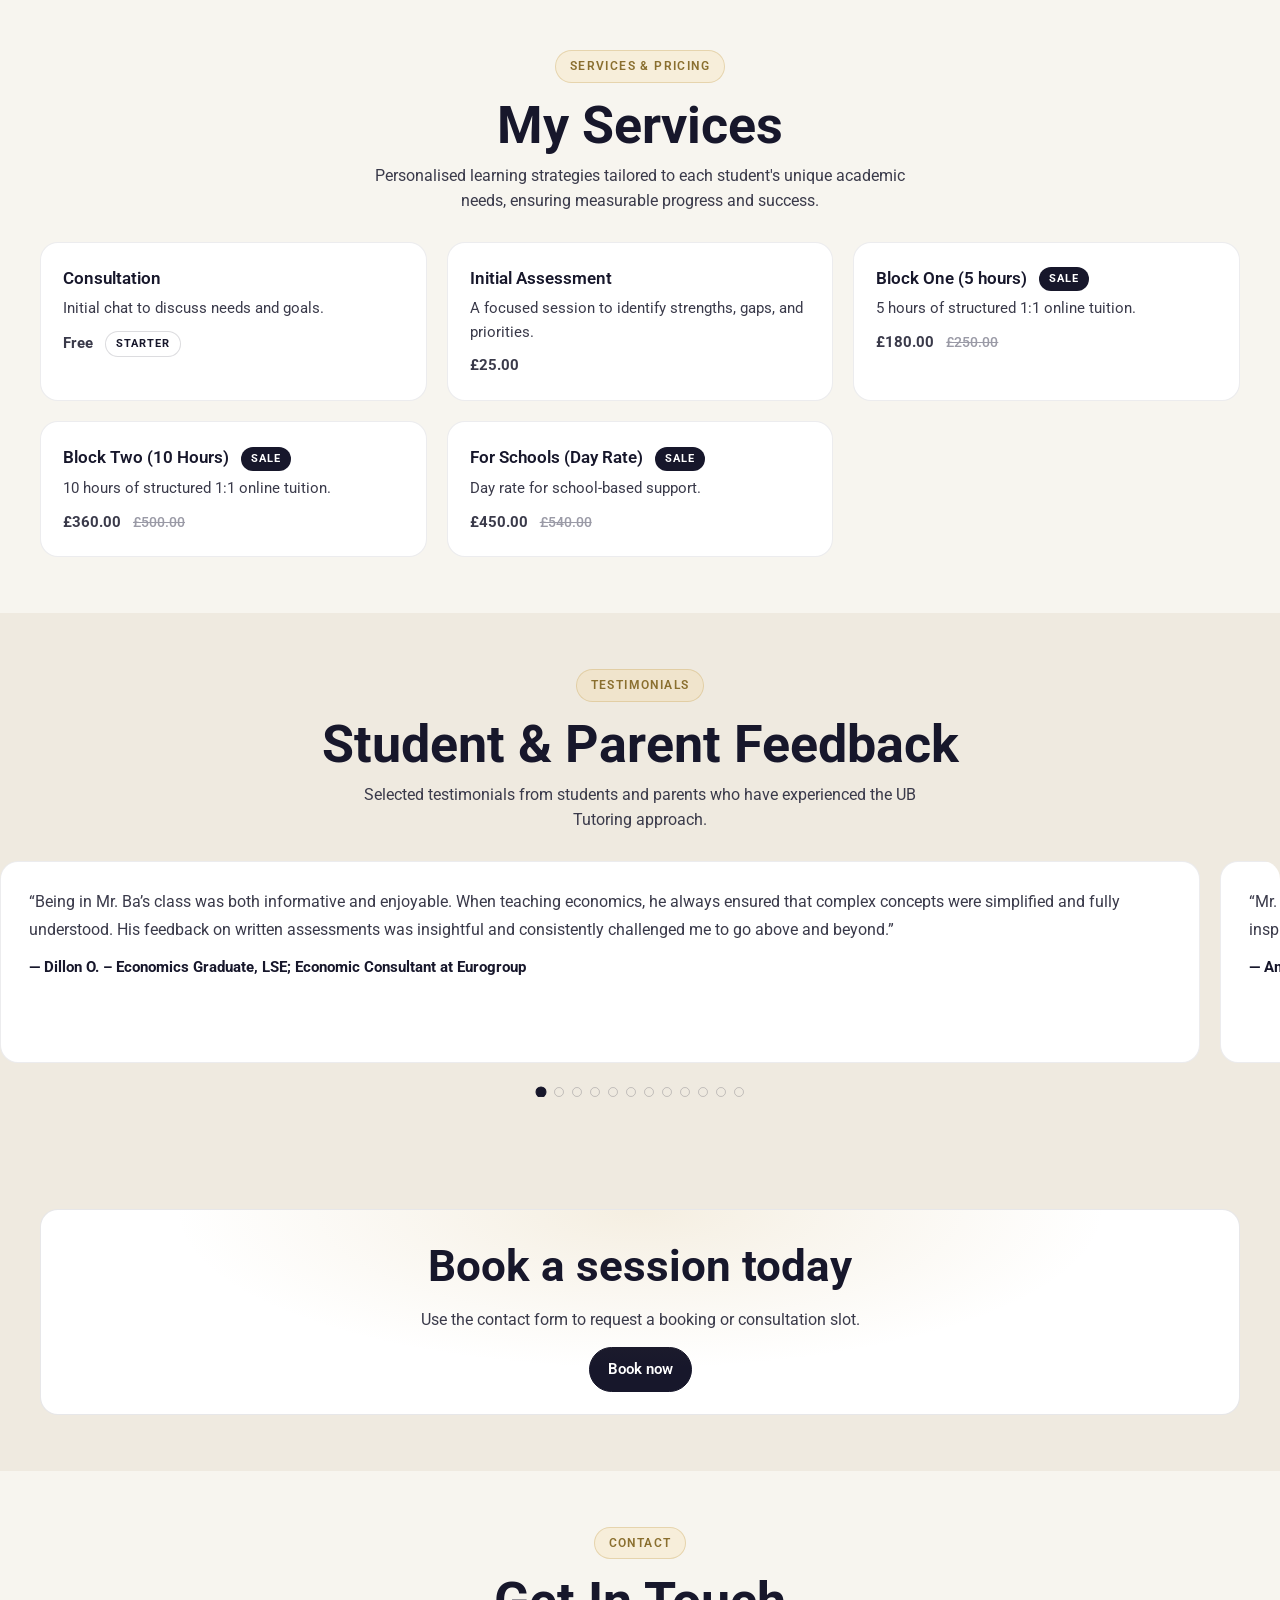
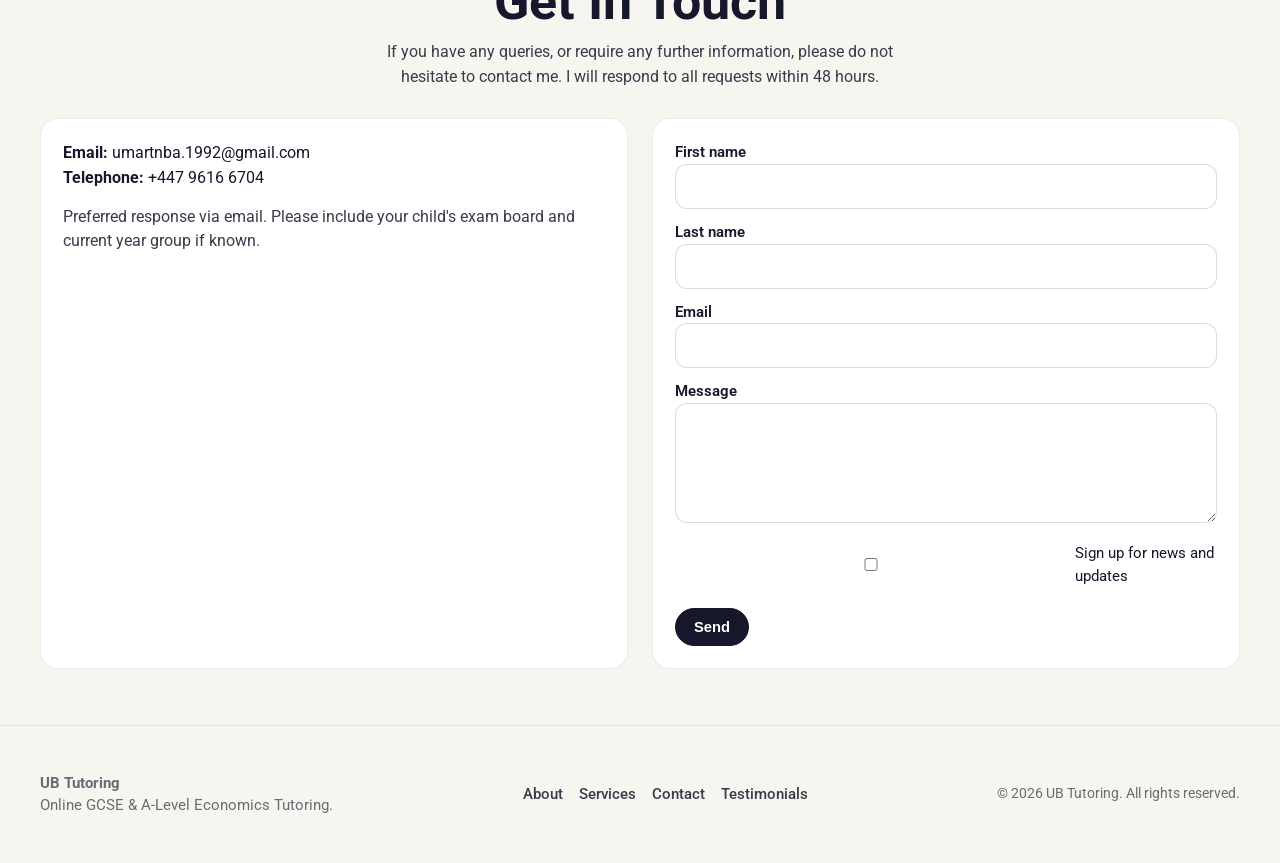
==== commit 46fc5654: "Add hero video background and center header logo" ====
--- a/index.html
+++ b/index.html
@@ -18,13 +18,13 @@
 :focus-visible{outline:2px solid var(--accent);outline-offset:3px;border-radius:4px}
 
 /* Header */
-.site-header{position:sticky;top:0;z-index:100;padding:22px 32px;display:flex;align-items:center;justify-content:space-between;gap:28px;transition:background .3s ease,box-shadow .3s ease,border-color .3s ease;border-bottom:1px solid transparent;background:var(--accent);min-height:76px}
+.site-header{position:sticky;top:0;z-index:100;padding:22px 32px;display:flex;align-items:center;justify-content:center;gap:28px;transition:background .3s ease,box-shadow .3s ease,border-color .3s ease;border-bottom:1px solid transparent;background:var(--accent);min-height:76px}
 .site-header.scrolled{box-shadow:0 6px 24px rgba(23,23,43,.06);border-bottom-color:rgba(23,23,43,.08)}
-.logo{display:inline-flex;align-items:center;gap:10px;font-weight:700;color:var(--ink)}
+.logo{display:inline-flex;align-items:center;gap:10px;font-weight:700;color:var(--ink);position:absolute;left:50%;transform:translateX(-50%)}
 .logo-mark{width:auto;height:46px;padding:0;display:inline-flex;align-items:center;font-family:"Roboto",system-ui,sans-serif;font-weight:600;font-size:14px;letter-spacing:.6px;aspect-ratio:auto}
 .logo-mark img{width:100%;height:100%;object-fit:contain;display:block}
 .logo-text{font-size:1.05rem;letter-spacing:.2px}
-.nav{display:flex;align-items:center;gap:18px}
+.nav{display:flex;align-items:center;gap:18px;margin-left:auto}
 .nav-links{display:none;list-style:none;gap:18px;align-items:center}
 .nav-links a{font-size:.92rem;font-weight:500;color:var(--ink-2);position:relative;padding:6px 2px}
 .nav-links a::after{content:"";position:absolute;left:0;bottom:0;width:0;height:2px;background:var(--accent);transition:width .25s ease}
@@ -35,7 +35,7 @@
 .btn-primary:hover{background:#000;border-color:#000}
 .btn-outline{background:transparent;color:var(--ink);border-color:rgba(23,23,43,.25)}
 .btn-outline:hover{border-color:var(--ink)}
-.nav-toggle{display:inline-flex;align-items:center;justify-content:center;width:40px;height:40px;border-radius:10px;border:1px solid rgba(23,23,43,.18);background:transparent;cursor:pointer;position:relative}
+.nav-toggle{display:inline-flex;align-items:center;justify-content:center;width:40px;height:40px;border-radius:10px;border:1px solid rgba(23,23,43,.18);background:transparent;cursor:pointer;position:absolute;right:24px;top:50%;transform:translateY(-50%)}
 .burger{display:block;width:18px;height:2px;background:var(--ink);position:relative;border-radius:2px;transition:background .2s ease,transform .2s ease}
 .burger::before,.burger::after{content:"";position:absolute;left:0;width:18px;height:2px;background:var(--ink);border-radius:2px;transition:transform .25s ease,top .25s ease}
 .burger::before{top:-6px}
@@ -66,18 +66,18 @@
 @media(prefers-reduced-motion:reduce){.testimonial-track{transition:none}.testimonial-scroll{scroll-behavior:auto}}
 
 /* Hero */
-.hero{position:relative;padding:24px 24px 28px;border-bottom:1px solid rgba(23,23,43,.08)}
-.hero-inner{max-width:var(--max);margin:0 auto;display:grid;grid-template-columns:1fr;gap:28px;align-items:center;text-align:center}
+.hero{position:relative;padding:24px 24px 28px;border-bottom:1px solid rgba(23,23,43,.08);overflow:hidden}
+.hero::before{content:"";position:absolute;inset:0;background:linear-gradient(180deg,rgba(23,23,43,.35) 0%,rgba(23,23,43,.65) 100%);z-index:1;pointer-events:none}
+.hero video{position:absolute;inset:0;width:100%;height:100%;object-fit:cover;z-index:0;filter:grayscale(18%) contrast(1.05)}
+.hero-inner{max-width:var(--max);margin:0 auto;display:grid;grid-template-columns:1fr;gap:28px;align-items:center;text-align:center;position:relative;z-index:2}
 @media(min-width:860px){.hero-inner{grid-template-columns:1.1fr .9fr;gap:48px}}
-.hero h1{font-family:"Roboto",system-ui,sans-serif;font-size:clamp(38px,5.4vw,58px);font-weight:700;line-height:1.08;letter-spacing:-.2px}
-.hero .lead{font-size:clamp(1rem,2.2vw,1.2rem);color:var(--ink-2);max-width:54ch;margin:12px auto 0}
+.hero h1{font-family:"Roboto",system-ui,sans-serif;font-size:clamp(38px,5.4vw,58px);font-weight:700;line-height:1.08;letter-spacing:-.2px;color:#fff;text-shadow:0 2px 18px rgba(0,0,0,.35)}
+.hero .lead{font-size:clamp(1rem,2.2vw,1.2rem);color:rgba(255,255,255,.92);max-width:54ch;margin:12px auto 0;text-shadow:0 1px 10px rgba(0,0,0,.3)}
 .hero-actions{display:flex;gap:10px;flex-wrap:wrap;margin-top:18px;justify-content:center}
-.media-frame{position:relative;border-radius:18px;overflow:hidden;border:1px solid rgba(23,23,43,.08);box-shadow:0 20px 60px rgba(23,23,43,.08)}
-.media-frame::after{content:"";position:absolute;inset:0;background:linear-gradient(180deg,transparent 55%,rgba(23,23,43,.55) 100%);pointer-events:none}
-.media-frame img{width:100%;aspect-ratio:4/3;object-fit:cover;filter:grayscale(12%) contrast(1.02)}
+.media-frame{display:none}
 .hero-nav{display:flex;gap:18px;align-items:center;margin-top:14px;flex-wrap:wrap;justify-content:center}
-.hero-nav a{font-size:.9rem;font-weight:500;color:var(--ink-2)}
-.hero-nav a:hover{color:var(--ink)}
+.hero-nav a{font-size:.9rem;font-weight:500;color:rgba(255,255,255,.85);text-shadow:0 1px 8px rgba(0,0,0,.25)}
+.hero-nav a:hover{color:#fff}
 
 /* Stats */
 .stats{max-width:var(--max);margin:0 auto;padding:18px 0 0}
@@ -190,6 +190,9 @@
 <main id="main">
 
 <section class="hero" id="home">
+  <video autoplay muted loop playsinline poster="assets/ub-logo-header.jpg" fetchpriority="high">
+    <source src="assets/hero-bg.mp4" type="video/mp4">
+  </video>
   <div class="hero-inner">
     <div class="reveal">
       <h1>Online GCSE and A-Level Economics Tutoring.</h1>
@@ -203,9 +206,6 @@
         <a href="#testimonials">Student results</a>
         <a href="#services">Pricing</a>
       </nav>
-    </div>
-    <div class="media-frame reveal">
-      <img src="assets/ub-logo-official.jpg" alt="UB Tutoring" fetchpriority="high">
     </div>
   </div>
   <div class="stats reveal">
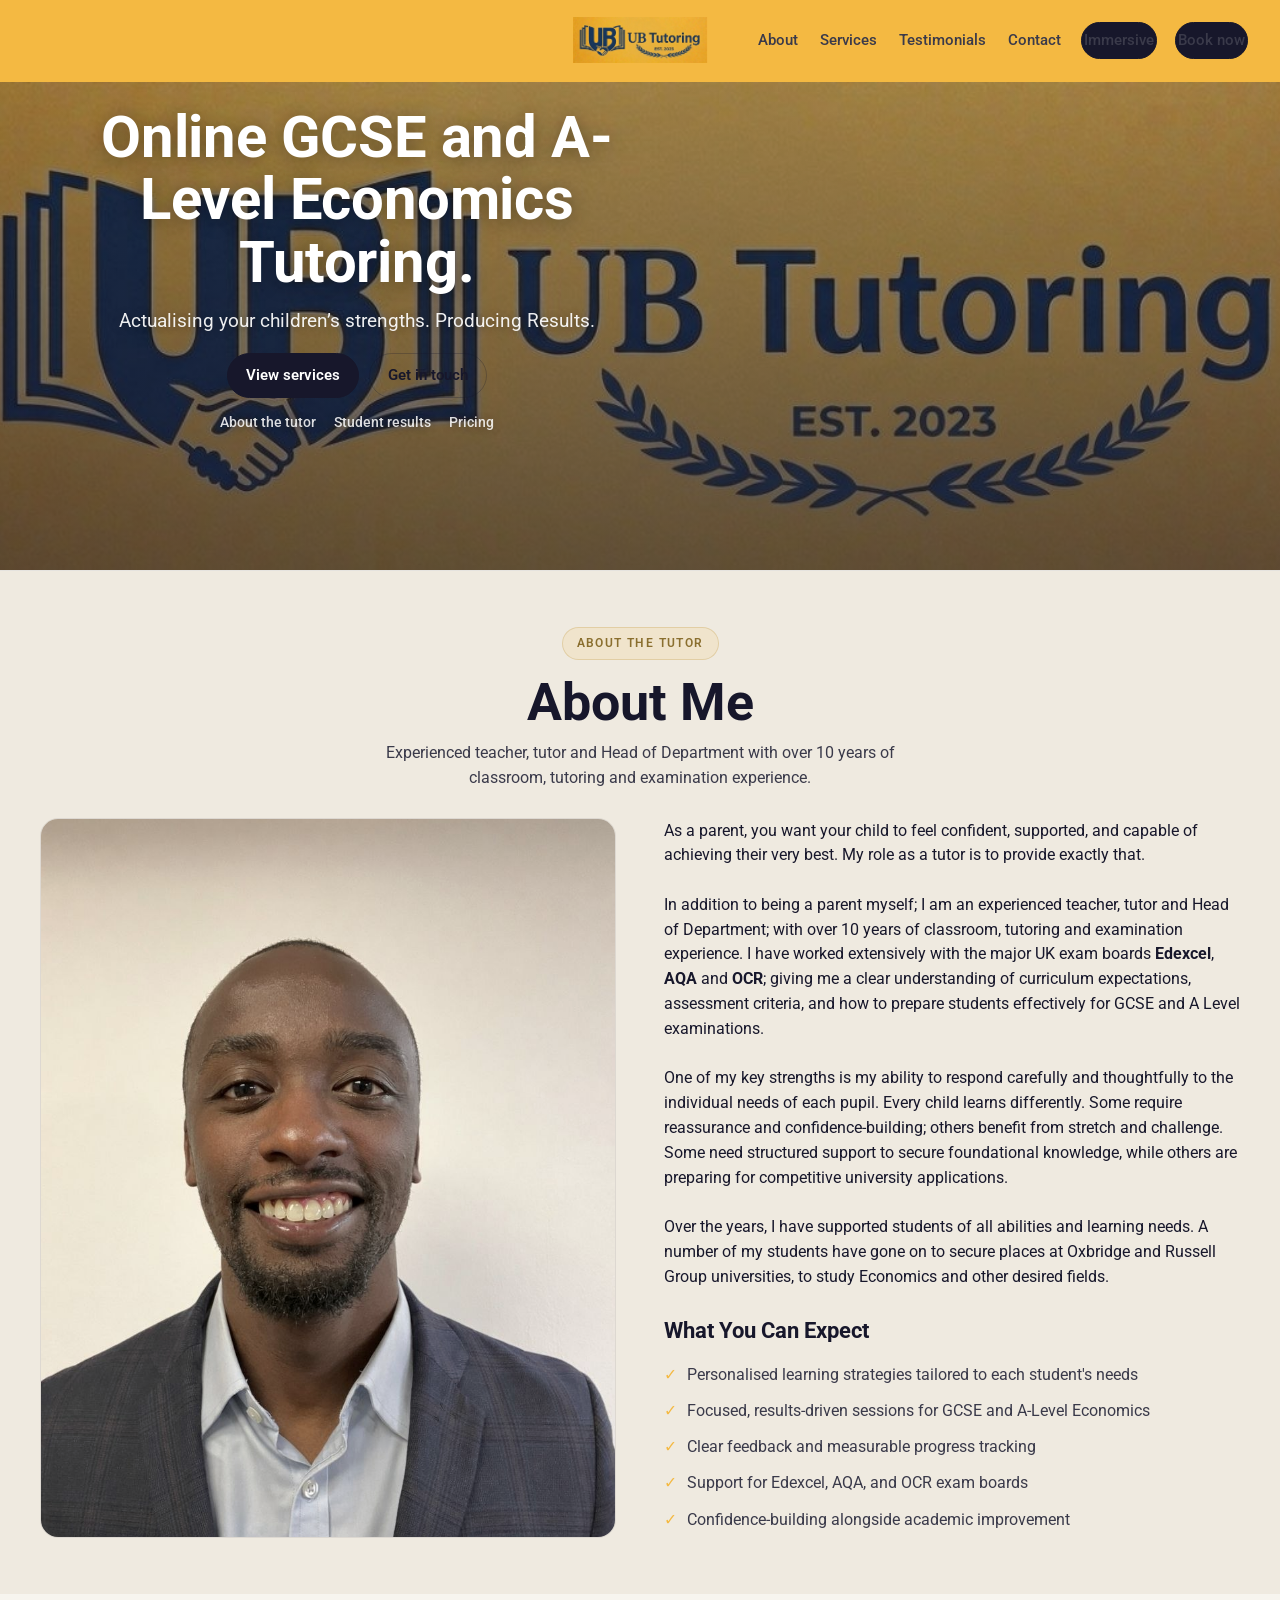
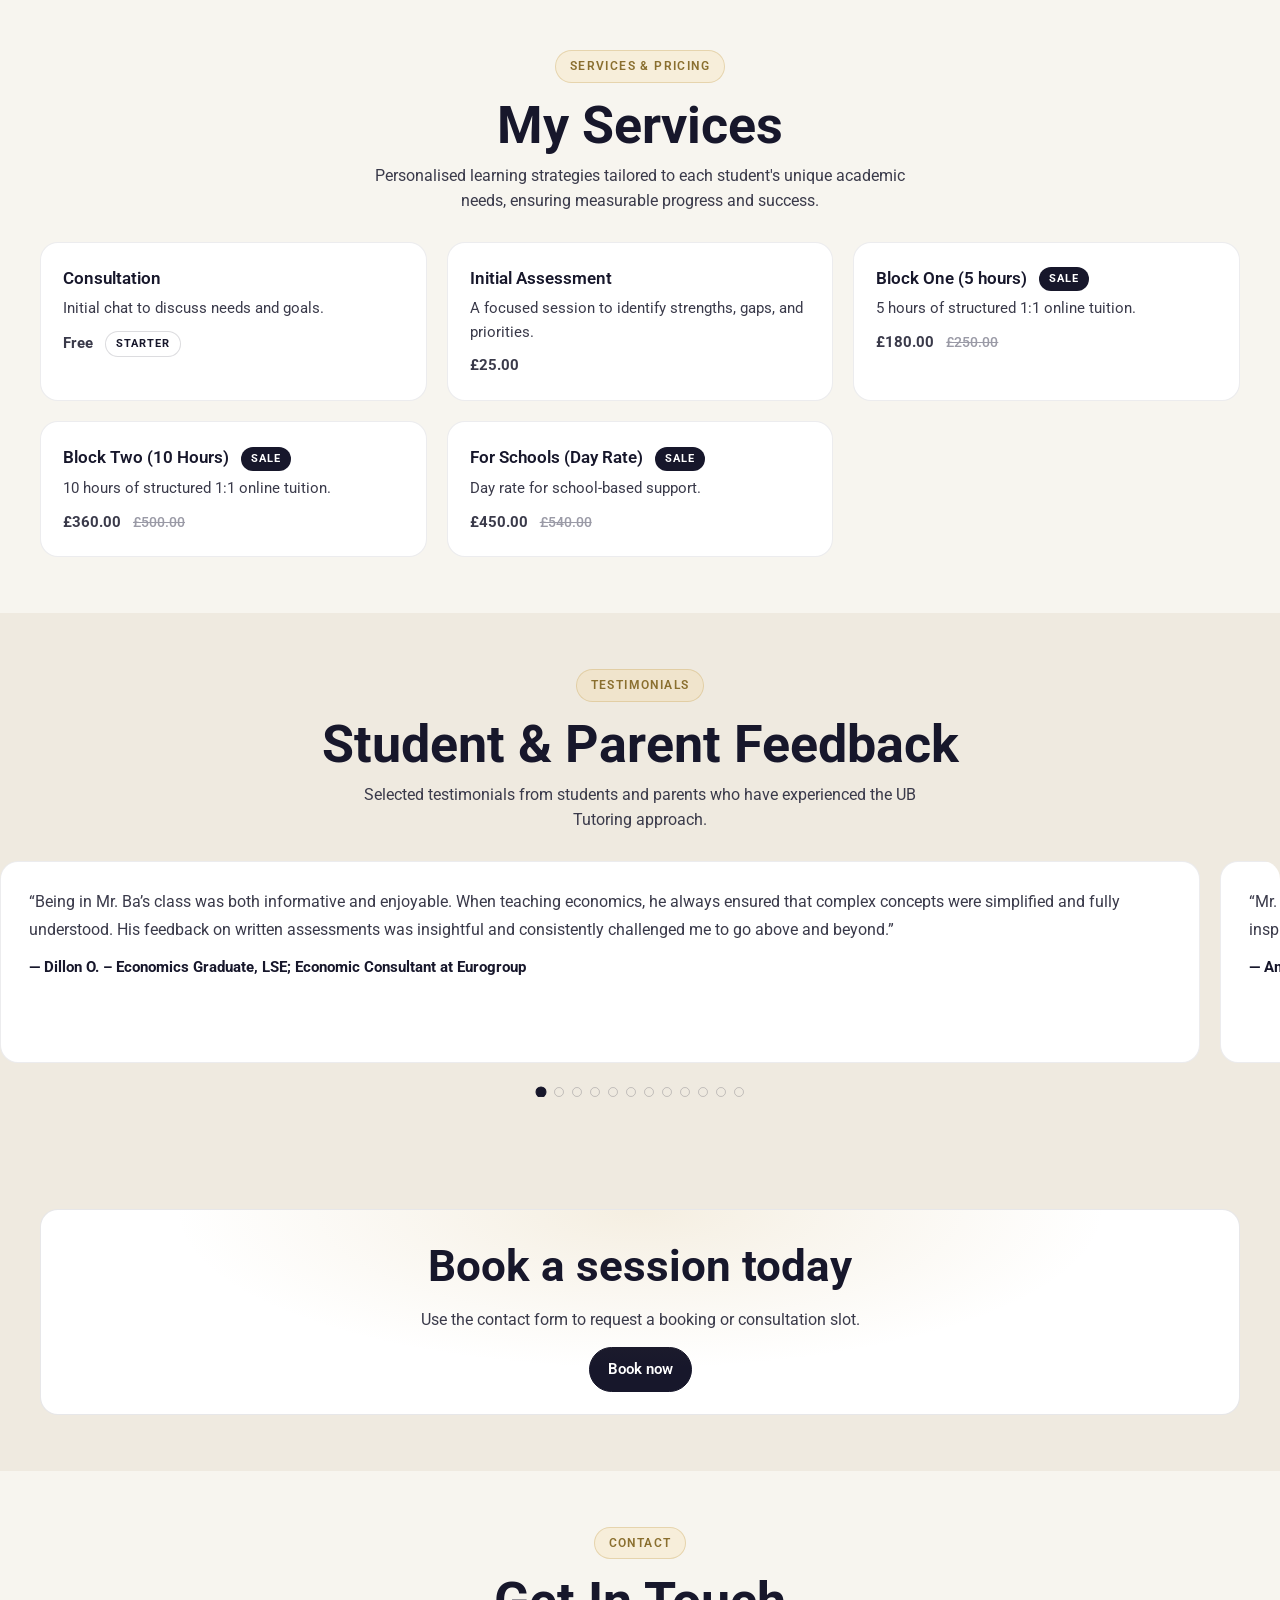
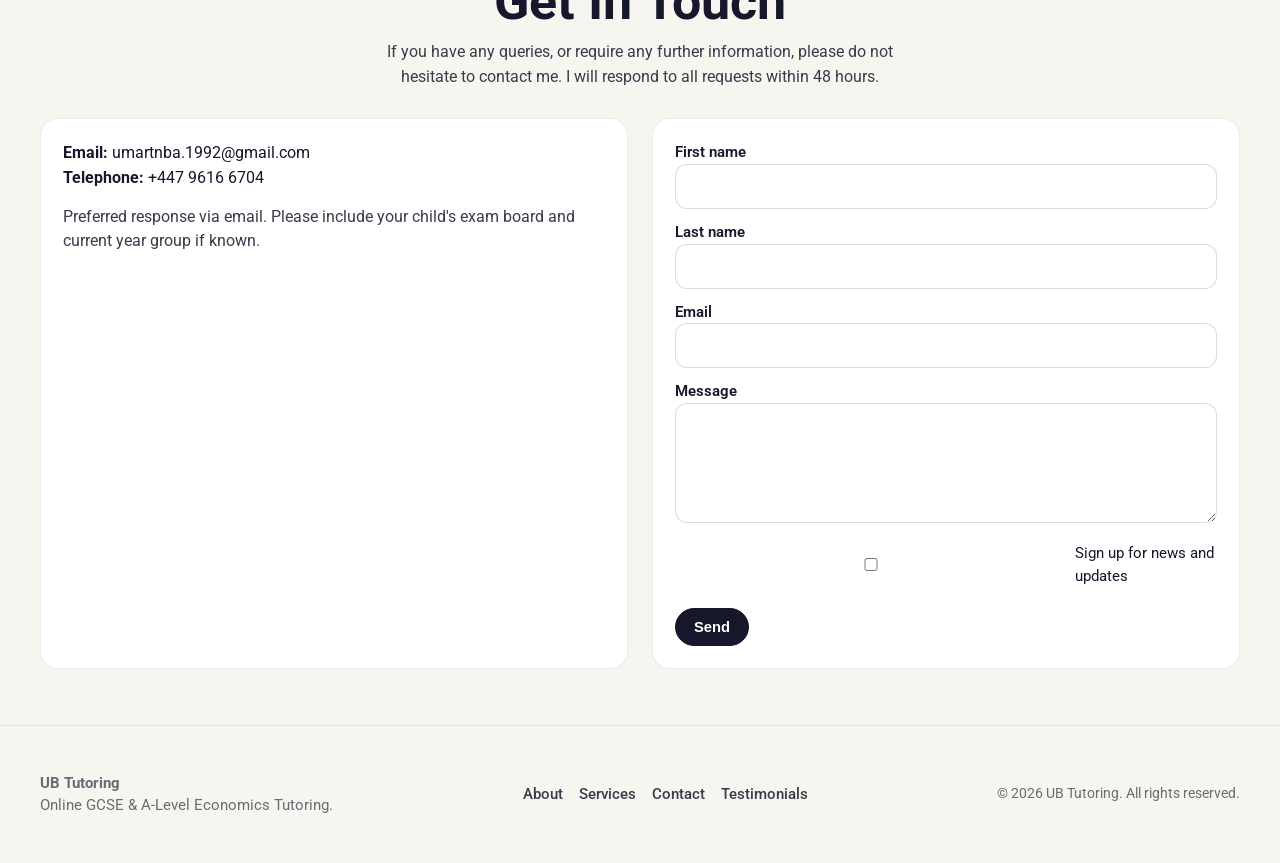
==== commit e85dcf16: "Add scroll-world immersive page and nav link" ====
--- a/index.html
+++ b/index.html
@@ -175,6 +175,7 @@
       <li><a href="#services">Services</a></li>
       <li><a href="#testimonials">Testimonials</a></li>
       <li><a href="#contact">Contact</a></li>
+      <li><a class="btn btn-primary" href="scroll.html">Immersive</a></li>
       <li><a class="btn btn-primary" href="#contact">Book now</a></li>
     </ul>
   </nav>
@@ -184,13 +185,14 @@
   <a href="#services">Services</a>
   <a href="#testimonials">Testimonials</a>
   <a href="#contact">Contact</a>
+  <a class="btn btn-primary" href="scroll.html">Immersive</a>
   <a class="btn btn-primary" href="#contact">Book now</a>
 </div>
 
 <main id="main">
 
 <section class="hero" id="home">
-  <video autoplay muted loop playsinline poster="assets/ub-logo-header.jpg" fetchpriority="high">
+  <video autoplay muted playsinline poster="assets/ub-logo-header.jpg" fetchpriority="high">
     <source src="assets/hero-bg.mp4" type="video/mp4">
   </video>
   <div class="hero-inner">
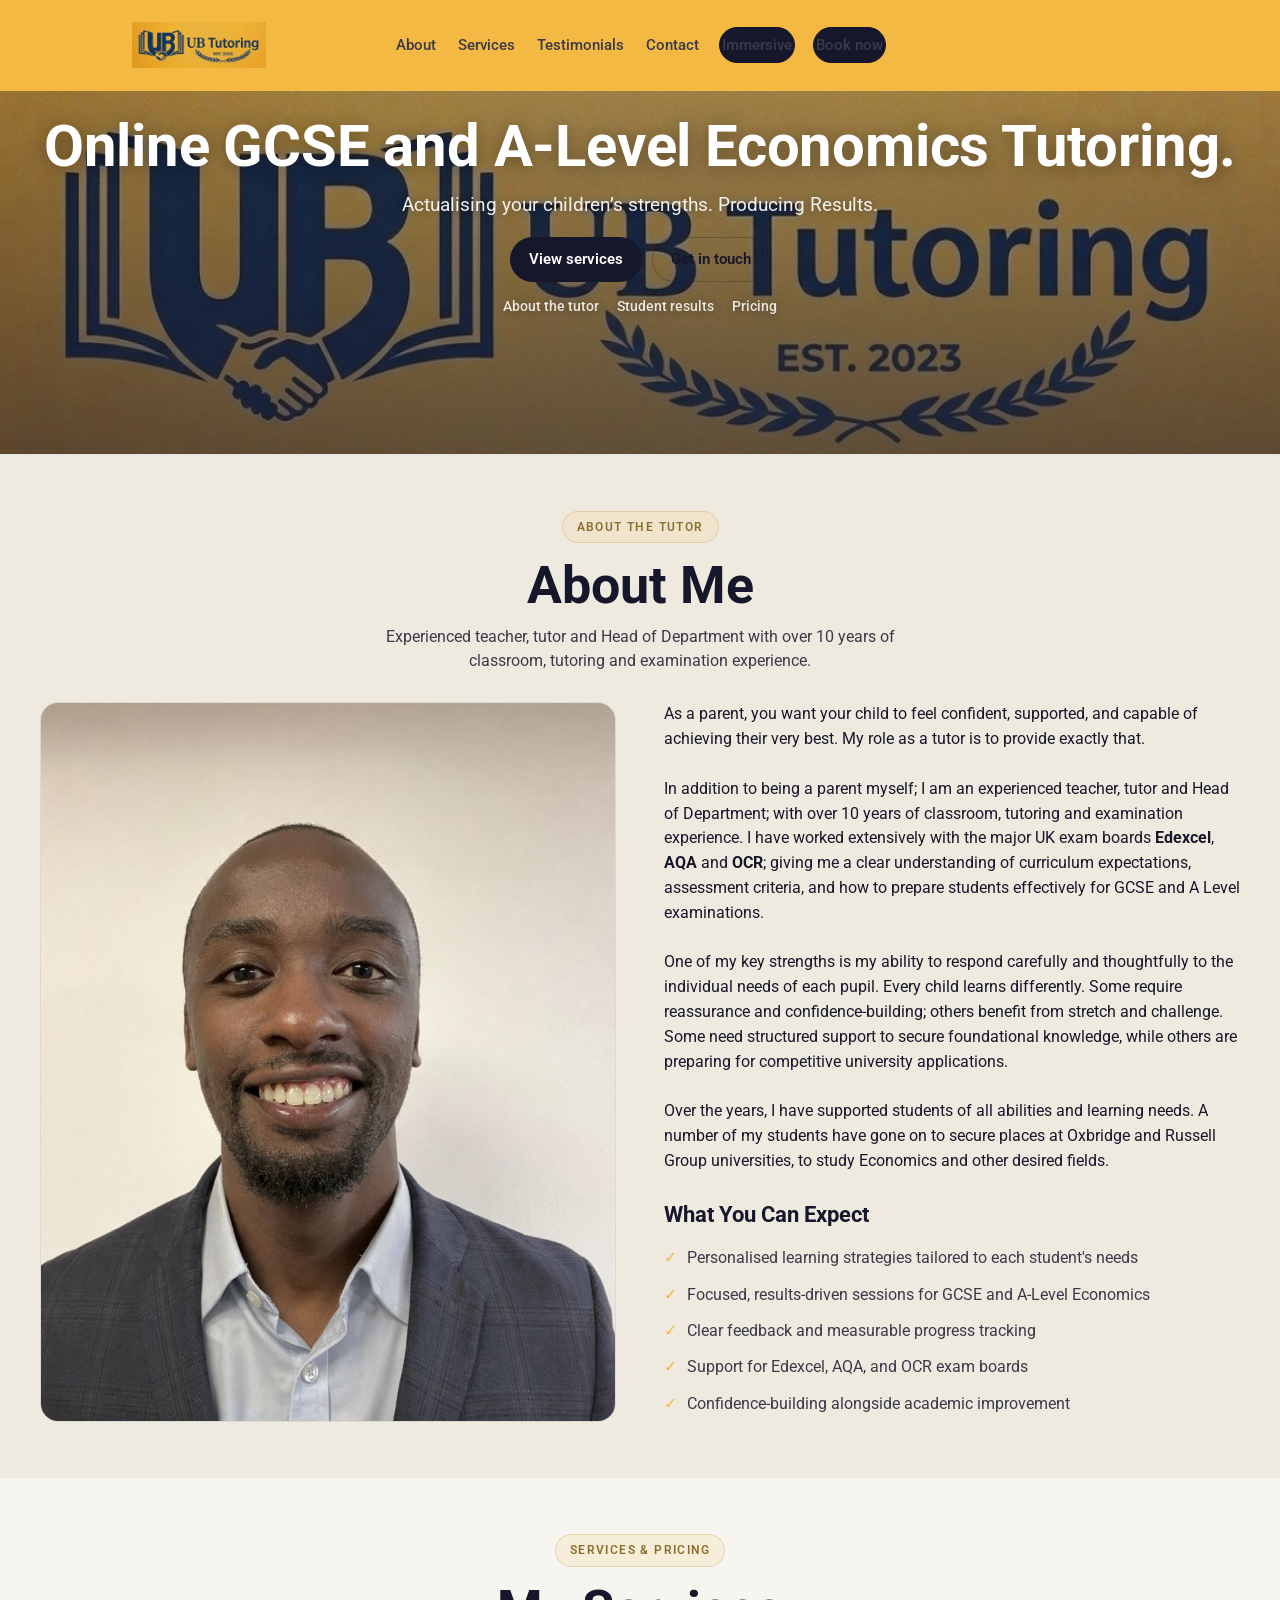
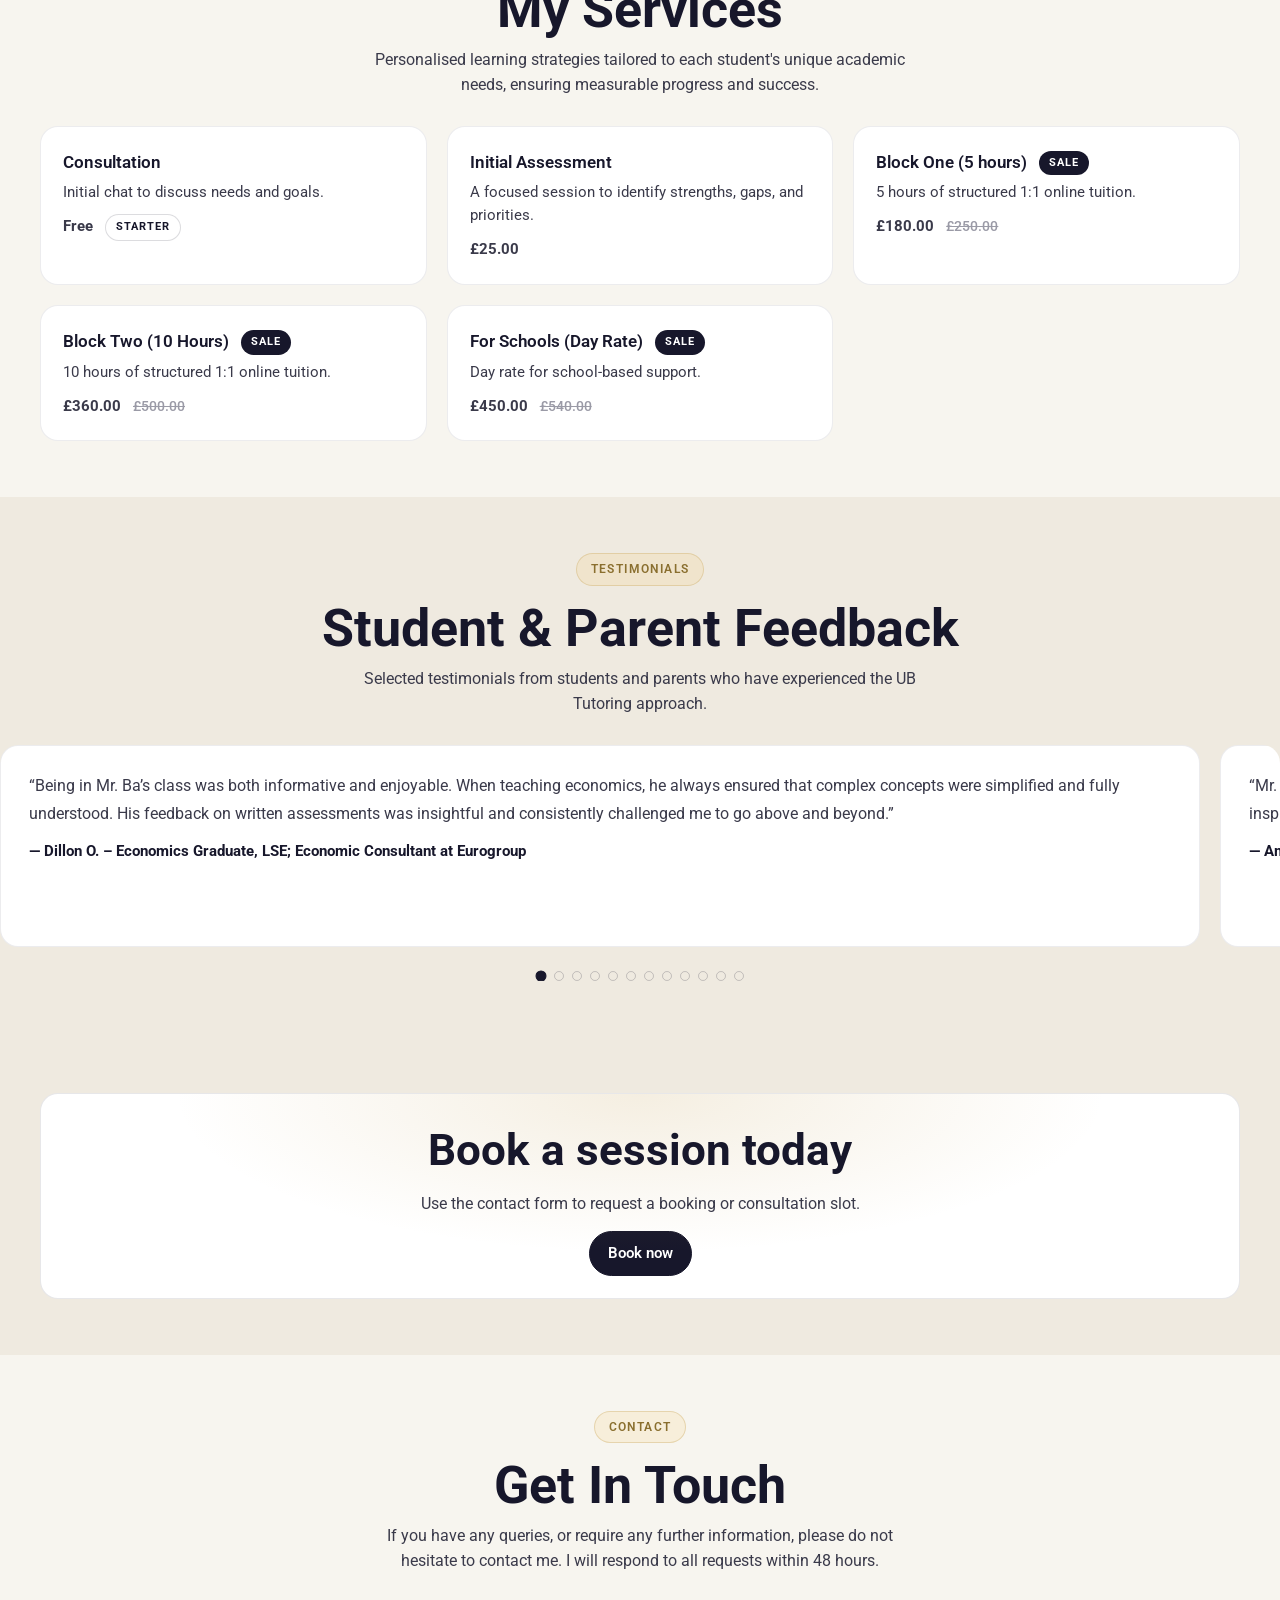
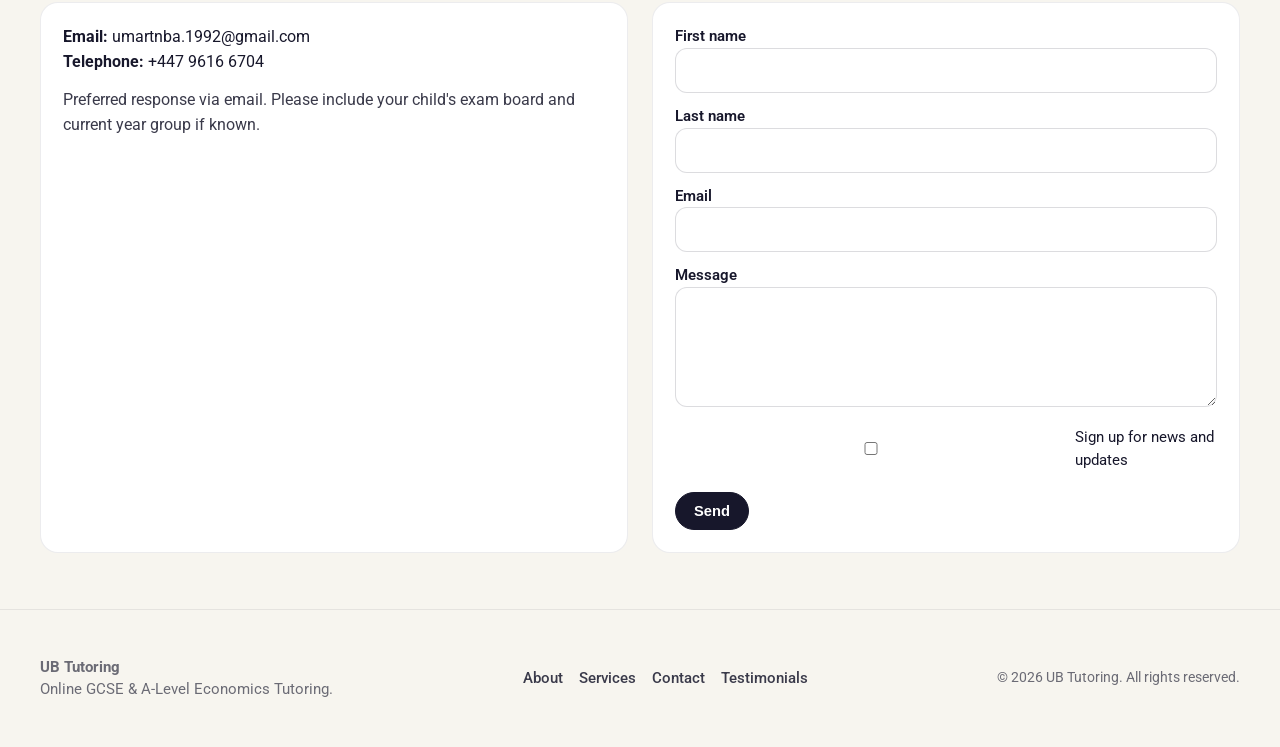
==== commit 4f570c01: "Center hero content on desktop; add immersive scroll link" ====
--- a/index.html
+++ b/index.html
@@ -18,13 +18,13 @@
 :focus-visible{outline:2px solid var(--accent);outline-offset:3px;border-radius:4px}
 
 /* Header */
-.site-header{position:sticky;top:0;z-index:100;padding:22px 32px;display:flex;align-items:center;justify-content:center;gap:28px;transition:background .3s ease,box-shadow .3s ease,border-color .3s ease;border-bottom:1px solid transparent;background:var(--accent);min-height:76px}
+.site-header{position:sticky;top:0;z-index:100;padding:22px 32px;display:grid;grid-template-columns:1fr auto 1fr;align-items:center;gap:28px;transition:background .3s ease,box-shadow .3s ease,border-color .3s ease;border-bottom:1px solid transparent;background:var(--accent);min-height:76px}
 .site-header.scrolled{box-shadow:0 6px 24px rgba(23,23,43,.06);border-bottom-color:rgba(23,23,43,.08)}
-.logo{display:inline-flex;align-items:center;gap:10px;font-weight:700;color:var(--ink);position:absolute;left:50%;transform:translateX(-50%)}
+.logo{display:inline-flex;align-items:center;gap:10px;font-weight:700;color:var(--ink);justify-self:center}
 .logo-mark{width:auto;height:46px;padding:0;display:inline-flex;align-items:center;font-family:"Roboto",system-ui,sans-serif;font-weight:600;font-size:14px;letter-spacing:.6px;aspect-ratio:auto}
 .logo-mark img{width:100%;height:100%;object-fit:contain;display:block}
 .logo-text{font-size:1.05rem;letter-spacing:.2px}
-.nav{display:flex;align-items:center;gap:18px;margin-left:auto}
+.nav{display:flex;align-items:center;gap:18px;justify-self:end}
 .nav-links{display:none;list-style:none;gap:18px;align-items:center}
 .nav-links a{font-size:.92rem;font-weight:500;color:var(--ink-2);position:relative;padding:6px 2px}
 .nav-links a::after{content:"";position:absolute;left:0;bottom:0;width:0;height:2px;background:var(--accent);transition:width .25s ease}
@@ -35,7 +35,7 @@
 .btn-primary:hover{background:#000;border-color:#000}
 .btn-outline{background:transparent;color:var(--ink);border-color:rgba(23,23,43,.25)}
 .btn-outline:hover{border-color:var(--ink)}
-.nav-toggle{display:inline-flex;align-items:center;justify-content:center;width:40px;height:40px;border-radius:10px;border:1px solid rgba(23,23,43,.18);background:transparent;cursor:pointer;position:absolute;right:24px;top:50%;transform:translateY(-50%)}
+.nav-toggle{display:inline-flex;align-items:center;justify-content:center;width:40px;height:40px;border-radius:10px;border:1px solid rgba(23,23,43,.18);background:transparent;cursor:pointer;position:relative}
 .burger{display:block;width:18px;height:2px;background:var(--ink);position:relative;border-radius:2px;transition:background .2s ease,transform .2s ease}
 .burger::before,.burger::after{content:"";position:absolute;left:0;width:18px;height:2px;background:var(--ink);border-radius:2px;transition:transform .25s ease,top .25s ease}
 .burger::before{top:-6px}
@@ -70,7 +70,7 @@
 .hero::before{content:"";position:absolute;inset:0;background:linear-gradient(180deg,rgba(23,23,43,.35) 0%,rgba(23,23,43,.65) 100%);z-index:1;pointer-events:none}
 .hero video{position:absolute;inset:0;width:100%;height:100%;object-fit:cover;z-index:0;filter:grayscale(18%) contrast(1.05)}
 .hero-inner{max-width:var(--max);margin:0 auto;display:grid;grid-template-columns:1fr;gap:28px;align-items:center;text-align:center;position:relative;z-index:2}
-@media(min-width:860px){.hero-inner{grid-template-columns:1.1fr .9fr;gap:48px}}
+@media(min-width:860px){.hero-inner{grid-template-columns:1fr;gap:28px;text-align:center}}
 .hero h1{font-family:"Roboto",system-ui,sans-serif;font-size:clamp(38px,5.4vw,58px);font-weight:700;line-height:1.08;letter-spacing:-.2px;color:#fff;text-shadow:0 2px 18px rgba(0,0,0,.35)}
 .hero .lead{font-size:clamp(1rem,2.2vw,1.2rem);color:rgba(255,255,255,.92);max-width:54ch;margin:12px auto 0;text-shadow:0 1px 10px rgba(0,0,0,.3)}
 .hero-actions{display:flex;gap:10px;flex-wrap:wrap;margin-top:18px;justify-content:center}
